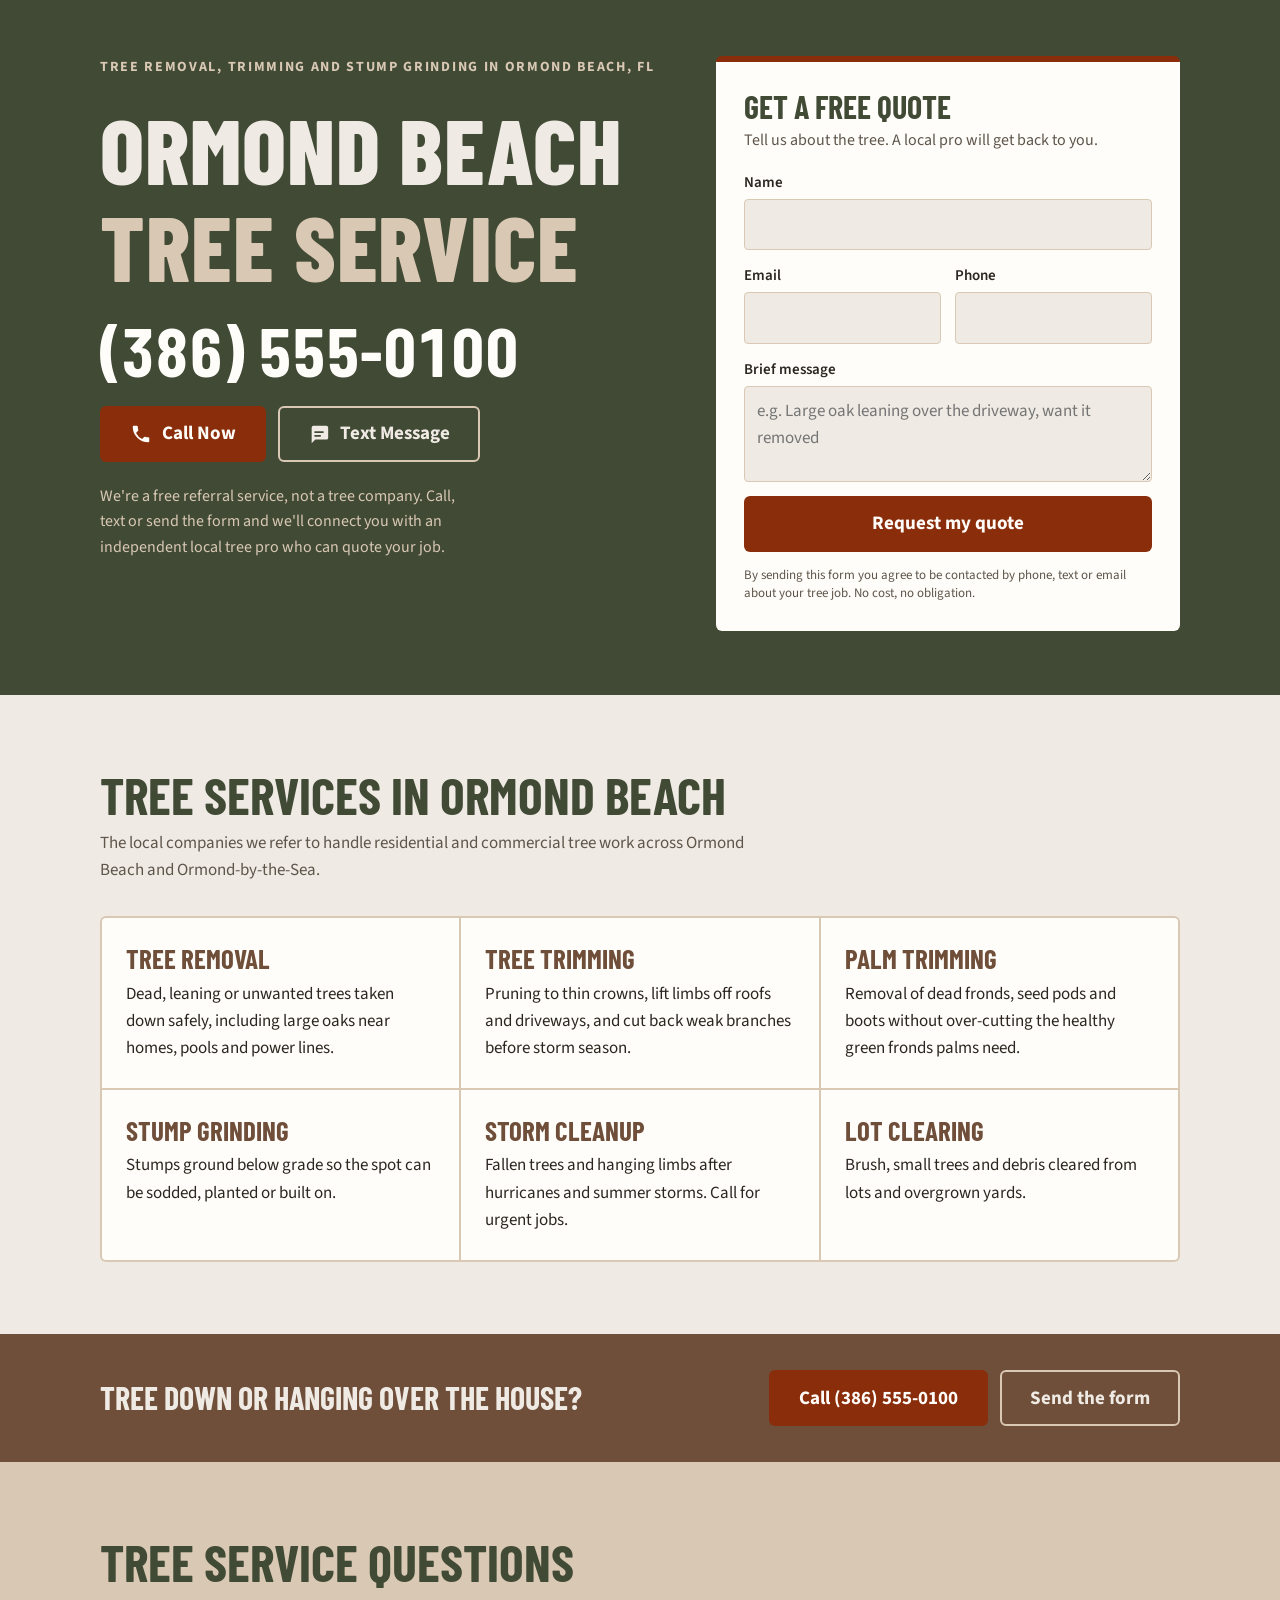
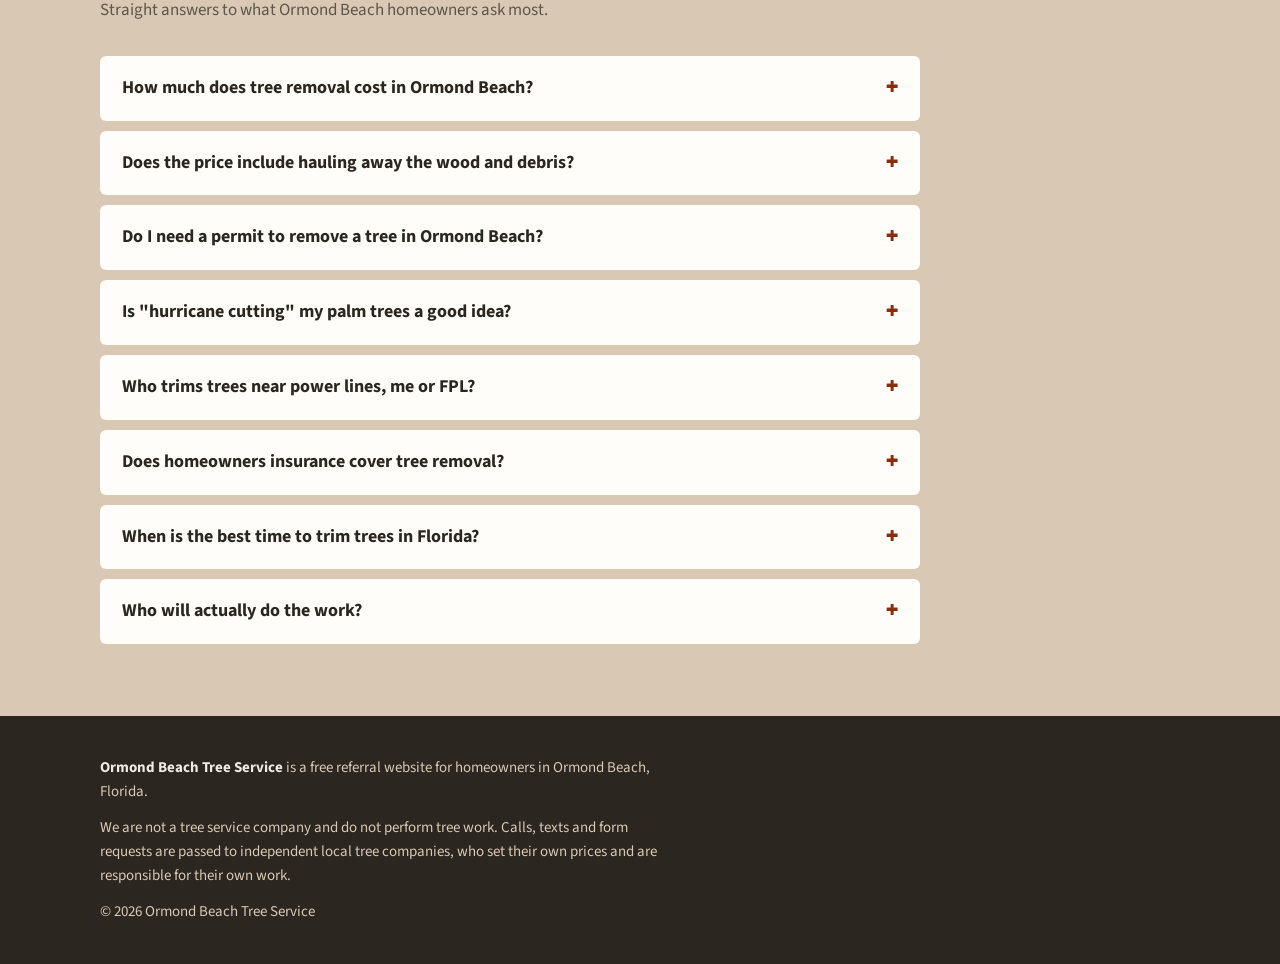
==== index.html @ 3cb2ac37 "Add first draft of Ormond Beach Tree Service homepage Co-Authored-By: Claude Opus 5.5 (1M context) <" ====
<!doctype html>
<html lang="en">
<head>
<meta charset="utf-8">
<meta name="viewport" content="width=device-width, initial-scale=1, viewport-fit=cover">
<title>Ormond Beach Tree Service</title>
<meta name="description" content="Get connected with an independent local tree company in Ormond Beach, FL for tree removal, trimming, palm trimming, stump grinding and storm cleanup. Free referral service.">
<link rel="canonical" href="https://ormondbeachtreeservice.com/">
<link rel="preconnect" href="https://fonts.googleapis.com">
<link rel="preconnect" href="https://fonts.gstatic.com" crossorigin>
<link rel="stylesheet" href="https://fonts.googleapis.com/css2?family=Barlow+Condensed:wght@600;700;800&family=Source+Sans+3:wght@400;600;700&display=swap">
<script type="application/ld+json">
{
  "@context": "https://schema.org",
  "@type": "Service",
  "name": "Ormond Beach Tree Service referrals",
  "serviceType": "Tree service referral",
  "description": "Free referral service that connects Ormond Beach homeowners with independent local tree companies.",
  "areaServed": { "@type": "City", "name": "Ormond Beach", "containedInPlace": { "@type": "State", "name": "Florida" } },
  "provider": { "@type": "Organization", "name": "Ormond Beach Tree Service", "url": "https://ormondbeachtreeservice.com/" }
}
</script>
<style>
/* Layout: one strong hero (name, number, CTAs beside the quote form), then services grid, FAQ list, plain disclosure footer. */
:root {
  --cream: #efebe4;
  --tan: #d9c8b4;
  --camel: #b0866a;
  --bark: #6f4e3a;
  --moss: #5f6b4e;
  --moss-deep: #414a35;
  --rust: #8a2d0b;
  --rust-hover: #a3380f;
  --ink: #2b2620;
  --muted: #5e554b;
  --white: #fffdf9;
  --display: "Barlow Condensed", "Arial Narrow", "Roboto Condensed", sans-serif;
  --body: "Source Sans 3", "Segoe UI", Roboto, Helvetica, Arial, sans-serif;
  --radius: 6px;
  color-scheme: light;
}
* { box-sizing: border-box; }
html { scroll-behavior: smooth; }
@media (prefers-reduced-motion: reduce) { html { scroll-behavior: auto; } }
body { margin: 0; background: var(--cream); color: var(--ink); font: 17px/1.6 var(--body); }
h1, h2, h3 { font-family: var(--display); line-height: 1.05; text-wrap: balance; margin: 0; }
a { color: var(--rust); }
a:focus-visible, button:focus-visible, input:focus-visible, textarea:focus-visible, summary:focus-visible { outline: 3px solid var(--camel); outline-offset: 2px; }
.wrap { max-width: 1120px; margin: 0 auto; padding-inline: 20px; }

/* Hero */
.hero { background: var(--moss-deep); color: var(--cream); padding-block: 56px 64px; }
.hero-grid { display: grid; grid-template-columns: 1.1fr 0.9fr; gap: 48px; align-items: start; }
.hero-copy { min-width: 0; display: flex; flex-direction: column; gap: 22px; }
.eyebrow { font-size: 14px; font-weight: 700; letter-spacing: 0.12em; text-transform: uppercase; color: var(--tan); }
.hero h1 { font-size: clamp(48px, 8vw, 92px); font-weight: 800; text-transform: uppercase; letter-spacing: 0.01em; }
.hero h1 span { display: block; color: var(--tan); }
.phone { font-family: var(--display); font-weight: 700; font-size: clamp(40px, 6.5vw, 68px); color: var(--white); text-decoration: none; line-height: 1; font-variant-numeric: tabular-nums; }
.phone:hover { color: var(--tan); }
.ctas { display: flex; flex-wrap: wrap; gap: 12px; }
.btn { display: inline-flex; align-items: center; justify-content: center; gap: 10px; min-height: 56px; padding: 0 28px; border-radius: var(--radius); font: 700 19px/1 var(--body); text-decoration: none; border: 2px solid transparent; cursor: pointer; white-space: nowrap; }
.btn svg { width: 22px; height: 22px; flex: none; }
.btn-rust { background: var(--rust); color: var(--white); }
.btn-rust:hover { background: var(--rust-hover); }
.btn-outline { background: transparent; color: var(--cream); border-color: var(--tan); }
.btn-outline:hover { background: rgba(217, 200, 180, 0.12); }
.hero-note { font-size: 16px; color: var(--tan); max-width: 46ch; margin: 0; }

/* Form */
.quote { background: var(--white); color: var(--ink); border-radius: var(--radius); padding: 28px; border-top: 6px solid var(--rust); min-width: 0; }
.quote h2 { font-size: 32px; text-transform: uppercase; color: var(--moss-deep); }
.quote p.sub { margin: 4px 0 18px; color: var(--muted); font-size: 16px; }
.quote form { display: grid; gap: 14px; }
.field { display: grid; gap: 4px; }
.field label { font-weight: 600; font-size: 15px; }
.field input, .field textarea { width: 100%; font: inherit; color: var(--ink); background: var(--cream); border: 1px solid var(--tan); border-radius: 4px; padding: 11px 12px; }
.field textarea { min-height: 96px; resize: vertical; }
.row2 { display: grid; grid-template-columns: 1fr 1fr; gap: 14px; }
.quote .btn { width: 100%; }
.consent { font-size: 13px; color: var(--muted); line-height: 1.45; margin: 0; }
.form-msg { font-weight: 600; color: var(--moss-deep); margin: 0; }

/* Sections */
section.block { padding-block: 72px; }
.section-head { display: grid; gap: 8px; margin-bottom: 32px; max-width: 680px; }
.section-head h2 { font-size: clamp(36px, 5vw, 52px); text-transform: uppercase; color: var(--moss-deep); }
.section-head p { margin: 0; color: var(--muted); }

.services { background: var(--cream); }
.svc-grid { display: grid; grid-template-columns: repeat(3, 1fr); gap: 2px; background: var(--tan); border: 2px solid var(--tan); border-radius: var(--radius); overflow: hidden; }
.svc { background: var(--white); padding: 26px 24px; display: grid; gap: 8px; align-content: start; min-width: 0; }
.svc h3 { font-size: 27px; color: var(--bark); text-transform: uppercase; }
.svc p { margin: 0; color: var(--ink); }

.mid-cta { background: var(--bark); color: var(--cream); padding-block: 36px; }
.mid-cta .wrap { display: flex; flex-wrap: wrap; align-items: center; justify-content: space-between; gap: 18px; }
.mid-cta p { margin: 0; font-family: var(--display); font-size: 32px; font-weight: 700; text-transform: uppercase; line-height: 1.1; }

.faq { background: var(--tan); }
.faq-list { display: grid; gap: 10px; max-width: 820px; }
.faq details { background: var(--white); border-radius: var(--radius); padding: 0 22px; }
.faq summary { cursor: pointer; list-style: none; padding: 18px 0; font-weight: 700; font-size: 18px; display: flex; justify-content: space-between; gap: 16px; }
.faq summary::-webkit-details-marker { display: none; }
.faq summary::after { content: "+"; font-family: var(--display); font-size: 28px; line-height: 0.8; color: var(--rust); flex: none; }
.faq details[open] summary::after { content: "\2013"; }
.faq details p { margin: 0 0 18px; max-width: 68ch; }

footer { background: var(--ink); color: var(--tan); padding-block: 40px; font-size: 15px; }
footer .wrap { display: grid; gap: 12px; }
footer strong { color: var(--cream); }
footer a { color: var(--cream); }
footer p { margin: 0; max-width: 80ch; }

/* Sticky mobile call bar */
.callbar { display: none; }

@media (max-width: 900px) {
  .hero-grid { grid-template-columns: 1fr; gap: 36px; }
  .svc-grid { grid-template-columns: 1fr 1fr; }
}
@media (max-width: 600px) {
  body { font-size: 16px; }
  .hero { padding-block: 36px 44px; }
  .ctas .btn { flex: 1 1 140px; padding: 0 16px; }
  .row2, .svc-grid { grid-template-columns: 1fr; }
  .quote { padding: 22px 18px; }
  section.block { padding-block: 52px; }
  .callbar { display: grid; grid-template-columns: 1fr 1fr; gap: 8px; position: fixed; left: 0; right: 0; bottom: 0; padding: 8px 12px calc(8px + env(safe-area-inset-bottom, 0px)); background: var(--moss-deep); z-index: 10; }
  .callbar .btn { min-height: 48px; font-size: 17px; }
  footer { padding-bottom: 96px; }
}
</style>
</head>
<body>

<!-- PHONE PLACEHOLDER: replace (386) 555-0100 / +13865550100 everywhere once the CallScaler number exists. -->
<header class="hero">
  <div class="wrap hero-grid">
    <div class="hero-copy">
      <div class="eyebrow">Tree removal, trimming and stump grinding in Ormond Beach, FL</div>
      <h1>Ormond Beach <span>Tree Service</span></h1>
      <a class="phone" href="tel:+13865550100">(386) 555-0100</a>
      <div class="ctas">
        <a class="btn btn-rust" href="tel:+13865550100">
          <svg viewBox="0 0 24 24" fill="currentColor" aria-hidden="true"><path d="M6.6 10.8a15.1 15.1 0 0 0 6.6 6.6l2.2-2.2a1 1 0 0 1 1-.25 11.4 11.4 0 0 0 3.6.57 1 1 0 0 1 1 1V20a1 1 0 0 1-1 1A17 17 0 0 1 3 4a1 1 0 0 1 1-1h3.5a1 1 0 0 1 1 1c0 1.25.2 2.45.57 3.57a1 1 0 0 1-.25 1z"/></svg>
          Call Now
        </a>
        <a class="btn btn-outline" href="sms:+13865550100">
          <svg viewBox="0 0 24 24" fill="currentColor" aria-hidden="true"><path d="M4 3h16a2 2 0 0 1 2 2v11a2 2 0 0 1-2 2H8l-4 4V5a2 2 0 0 1 2-2zm3 6v2h10V9zm0 4v2h7v-2z"/></svg>
          Text Message
        </a>
      </div>
      <p class="hero-note">We're a free referral service, not a tree company. Call, text or send the form and we'll connect you with an independent local tree pro who can quote your job.</p>
    </div>

    <div class="quote" id="quote">
      <h2>Get a free quote</h2>
      <p class="sub">Tell us about the tree. A local pro will get back to you.</p>
      <form id="lead-form" novalidate>
        <div class="field">
          <label for="name">Name</label>
          <input id="name" name="name" type="text" autocomplete="name" required>
        </div>
        <div class="row2">
          <div class="field">
            <label for="email">Email</label>
            <input id="email" name="email" type="email" autocomplete="email" required>
          </div>
          <div class="field">
            <label for="phone">Phone</label>
            <input id="phone" name="phone" type="tel" autocomplete="tel" required>
          </div>
        </div>
        <div class="field">
          <label for="message">Brief message</label>
          <textarea id="message" name="message" placeholder="e.g. Large oak leaning over the driveway, want it removed"></textarea>
        </div>
        <button class="btn btn-rust" type="submit">Request my quote</button>
        <p class="consent">By sending this form you agree to be contacted by phone, text or email about your tree job. No cost, no obligation.</p>
        <p class="form-msg" id="form-msg" hidden></p>
      </form>
    </div>
  </div>
</header>

<main>
  <section class="block services" id="services">
    <div class="wrap">
      <div class="section-head">
        <h2>Tree services in Ormond Beach</h2>
        <p>The local companies we refer to handle residential and commercial tree work across Ormond Beach and Ormond-by-the-Sea.</p>
      </div>
      <div class="svc-grid">
        <div class="svc"><h3>Tree removal</h3><p>Dead, leaning or unwanted trees taken down safely, including large oaks near homes, pools and power lines.</p></div>
        <div class="svc"><h3>Tree trimming</h3><p>Pruning to thin crowns, lift limbs off roofs and driveways, and cut back weak branches before storm season.</p></div>
        <div class="svc"><h3>Palm trimming</h3><p>Removal of dead fronds, seed pods and boots without over-cutting the healthy green fronds palms need.</p></div>
        <div class="svc"><h3>Stump grinding</h3><p>Stumps ground below grade so the spot can be sodded, planted or built on.</p></div>
        <div class="svc"><h3>Storm cleanup</h3><p>Fallen trees and hanging limbs after hurricanes and summer storms. Call for urgent jobs.</p></div>
        <div class="svc"><h3>Lot clearing</h3><p>Brush, small trees and debris cleared from lots and overgrown yards.</p></div>
      </div>
    </div>
  </section>

  <div class="mid-cta">
    <div class="wrap">
      <p>Tree down or hanging over the house?</p>
      <div class="ctas">
        <a class="btn btn-rust" href="tel:+13865550100">Call (386) 555-0100</a>
        <a class="btn btn-outline" href="#quote">Send the form</a>
      </div>
    </div>
  </div>

  <section class="block faq" id="faq">
    <div class="wrap">
      <div class="section-head">
        <h2>Tree service questions</h2>
        <p>Straight answers to what Ormond Beach homeowners ask most.</p>
      </div>
      <div class="faq-list">
        <details>
          <summary>How much does tree removal cost in Ormond Beach?</summary>
          <p>It depends on the tree's height and trunk width, how close it is to the house or power lines, whether a crane or bucket truck is needed, and whether you want the stump ground and the wood hauled away. Small trees can be a few hundred dollars while large oaks over a roof can run into the thousands. The fastest way to a real number is a free on-site quote.</p>
        </details>
        <details>
          <summary>Does the price include hauling away the wood and debris?</summary>
          <p>Not always. Some companies quote removal only and charge extra for hauling, log removal or stump grinding. Ask for a written quote that lists cleanup and haul-away so you can compare companies fairly.</p>
        </details>
        <details>
          <summary>Do I need a permit to remove a tree in Ormond Beach?</summary>
          <p>Ormond Beach regulates tree removal, and some trees and sizes need city approval, so check with the city before cutting. Under Florida Statute 163.045, a homeowner doesn't need a local permit to remove a tree on residential property if a certified arborist or Florida-licensed landscape architect documents in writing that it poses an unacceptable risk to people or property.</p>
        </details>
        <details>
          <summary>Is "hurricane cutting" my palm trees a good idea?</summary>
          <p>No. Stripping a palm down to a few fronds weakens it and can make it more likely to fail in a storm. Remove dead and drooping fronds and seed pods, and leave the healthy green crown in place.</p>
        </details>
        <details>
          <summary>Who trims trees near power lines, me or FPL?</summary>
          <p>Florida Power &amp; Light maintains clearance around its main distribution lines. Never trim near a line yourself. If a tree touches the line running to your house, contact FPL first. A tree company can handle the rest of the tree once the line is safe.</p>
        </details>
        <details>
          <summary>Does homeowners insurance cover tree removal?</summary>
          <p>Usually only when a tree falls on a covered structure such as your house, garage or fence, and coverage for removal is often capped. Taking down a healthy tree as a precaution is normally not covered. Check your policy and take photos before any work starts.</p>
        </details>
        <details>
          <summary>When is the best time to trim trees in Florida?</summary>
          <p>Late winter through spring is a good window for most trees, and it gets limbs off roofs before hurricane season starts in June. Dead or hazardous limbs can be removed any time of year.</p>
        </details>
        <details>
          <summary>Who will actually do the work?</summary>
          <p>An independent local tree company. This site is a referral service. We don't employ crews or do tree work ourselves. When you call, text or send the form, we pass your request to a local company that serves Ormond Beach. Always ask any company for proof of insurance before work starts.</p>
        </details>
      </div>
    </div>
  </section>
</main>

<footer>
  <div class="wrap">
    <p><strong>Ormond Beach Tree Service</strong> is a free referral website for homeowners in Ormond Beach, Florida.</p>
    <p>We are not a tree service company and do not perform tree work. Calls, texts and form requests are passed to independent local tree companies, who set their own prices and are responsible for their own work.</p>
    <p>&copy; 2026 Ormond Beach Tree Service</p>
  </div>
</footer>

<div class="callbar" aria-label="Contact">
  <a class="btn btn-rust" href="tel:+13865550100">Call Now</a>
  <a class="btn btn-outline" href="sms:+13865550100">Text</a>
</div>

<script type="application/ld+json">
{
  "@context": "https://schema.org",
  "@type": "FAQPage",
  "mainEntity": [
    {"@type":"Question","name":"How much does tree removal cost in Ormond Beach?","acceptedAnswer":{"@type":"Answer","text":"It depends on the tree's height and trunk width, how close it is to the house or power lines, whether a crane or bucket truck is needed, and whether you want the stump ground and the wood hauled away. Small trees can be a few hundred dollars while large oaks over a roof can run into the thousands."}},
    {"@type":"Question","name":"Does the price include hauling away the wood and debris?","acceptedAnswer":{"@type":"Answer","text":"Not always. Some companies quote removal only and charge extra for hauling, log removal or stump grinding. Ask for a written quote that lists cleanup and haul-away."}},
    {"@type":"Question","name":"Do I need a permit to remove a tree in Ormond Beach?","acceptedAnswer":{"@type":"Answer","text":"Ormond Beach regulates tree removal, so check with the city before cutting. Under Florida Statute 163.045, a homeowner doesn't need a local permit to remove a residential tree if a certified arborist or Florida-licensed landscape architect documents that it poses an unacceptable risk."}},
    {"@type":"Question","name":"Is hurricane cutting my palm trees a good idea?","acceptedAnswer":{"@type":"Answer","text":"No. Stripping a palm down to a few fronds weakens it. Remove dead and drooping fronds and seed pods and leave the healthy green crown."}},
    {"@type":"Question","name":"Who trims trees near power lines, me or FPL?","acceptedAnswer":{"@type":"Answer","text":"Florida Power & Light maintains clearance around its main distribution lines. Never trim near a line yourself; contact FPL first."}},
    {"@type":"Question","name":"Does homeowners insurance cover tree removal?","acceptedAnswer":{"@type":"Answer","text":"Usually only when a tree falls on a covered structure, and removal coverage is often capped. Removing a healthy tree as a precaution is normally not covered."}},
    {"@type":"Question","name":"When is the best time to trim trees in Florida?","acceptedAnswer":{"@type":"Answer","text":"Late winter through spring suits most trees and gets limbs off roofs before hurricane season starts in June. Dead or hazardous limbs can be removed any time."}},
    {"@type":"Question","name":"Who will actually do the work?","acceptedAnswer":{"@type":"Answer","text":"An independent local tree company. This site is a referral service and does not do tree work itself."}}
  ]
}
</script>
<script>
// Draft only: the form isn't connected yet. Later this will POST to a Cloudflare Pages Function that emails and stores the lead.
document.getElementById('lead-form').addEventListener('submit', function (e) {
  e.preventDefault();
  var msg = document.getElementById('form-msg');
  if (!this.checkValidity()) {
    msg.textContent = 'Please fill in your name, email and phone so a tree pro can reach you.';
  } else {
    msg.textContent = 'Draft preview: this form is not connected yet, so nothing was sent.';
  }
  msg.hidden = false;
});
</script>
</body>
</html>
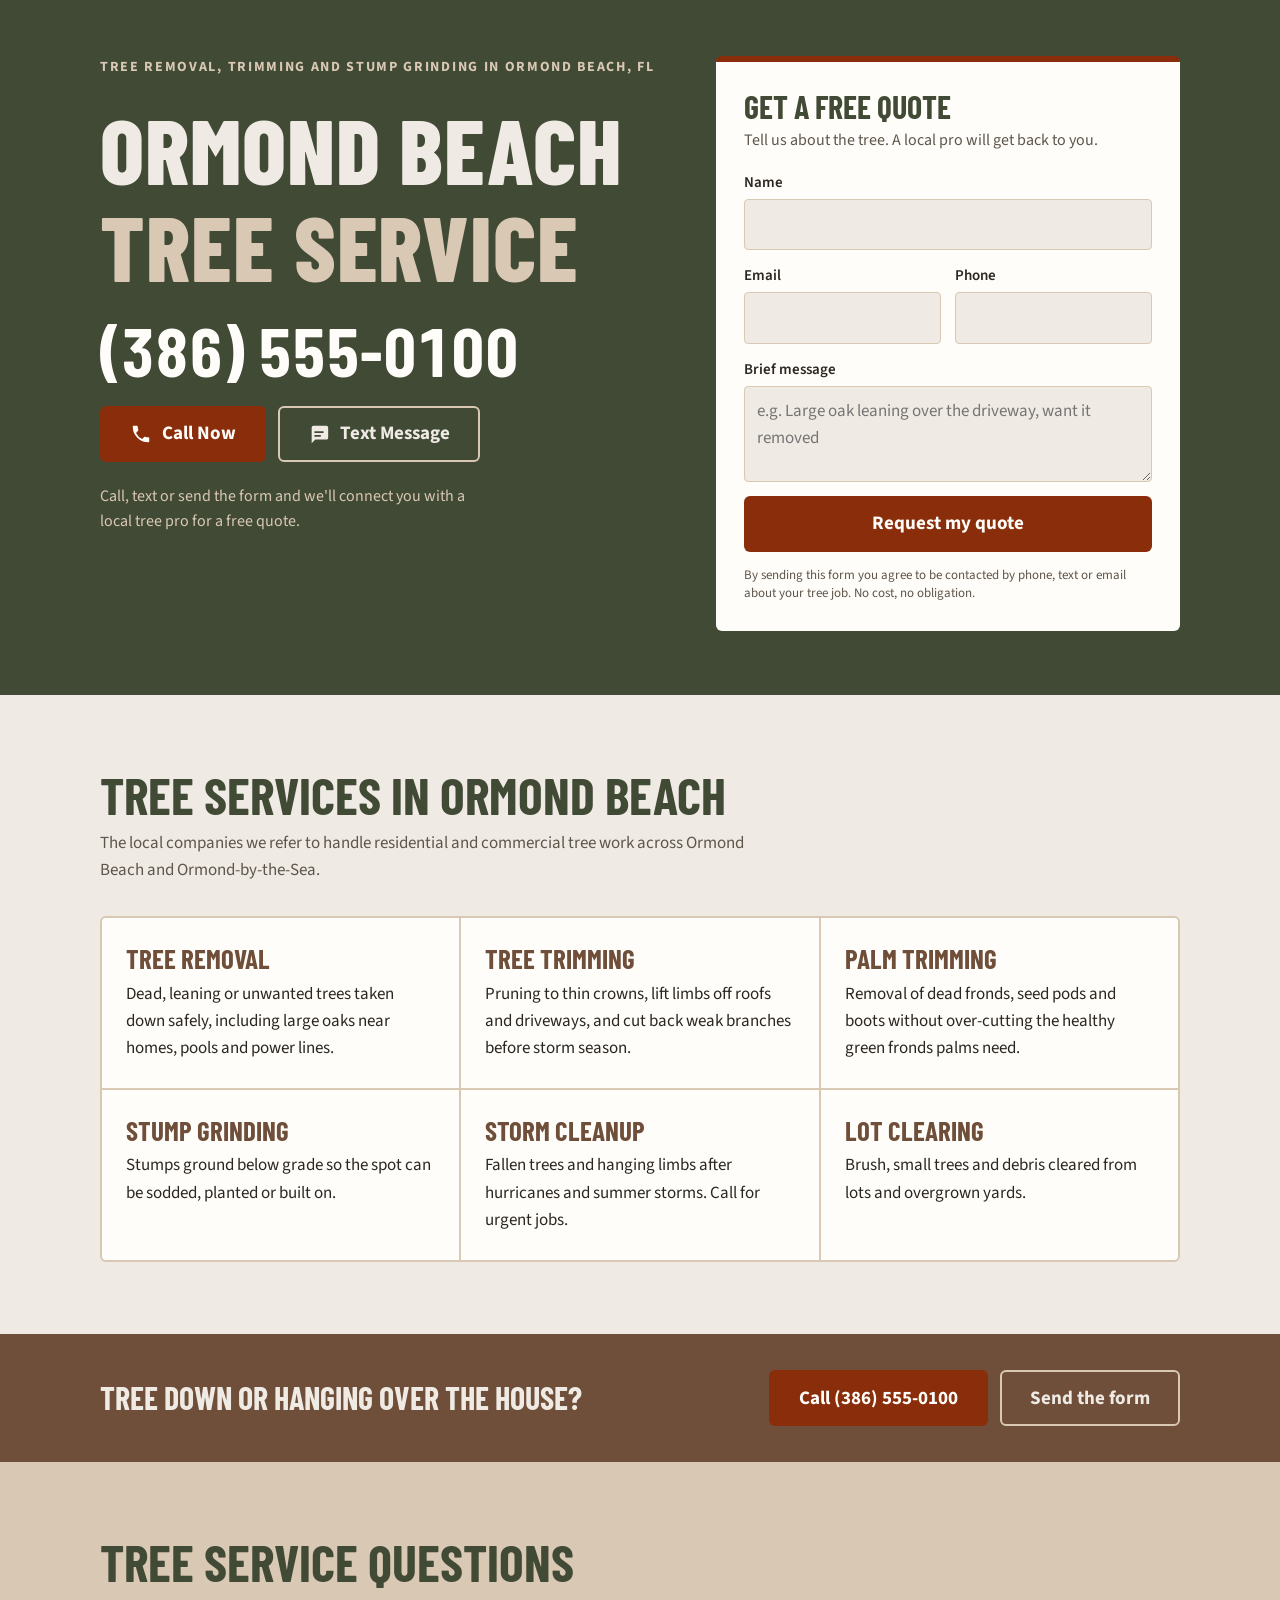
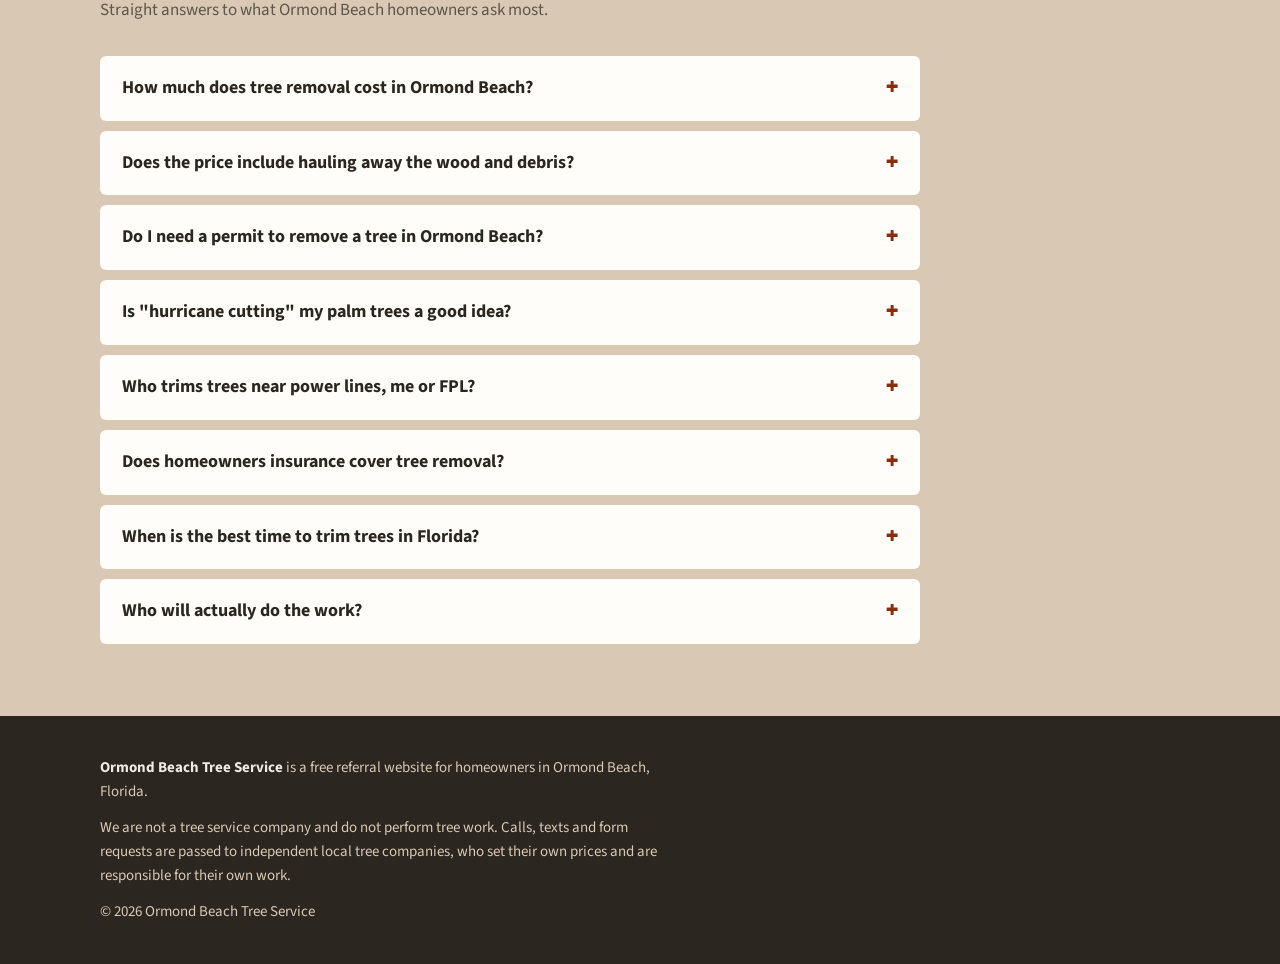
==== commit e1f6862d: "Soften hero note; keep referral disclosure in FAQ and footer Co-Authored-By: Claude Opus 5.5 (1M con" ====
--- a/index.html
+++ b/index.html
@@ -150,7 +150,7 @@
           Text Message
         </a>
       </div>
-      <p class="hero-note">We're a free referral service, not a tree company. Call, text or send the form and we'll connect you with an independent local tree pro who can quote your job.</p>
+      <p class="hero-note">Call, text or send the form and we'll connect you with a local tree pro for a free quote.</p>
     </div>
 
     <div class="quote" id="quote">
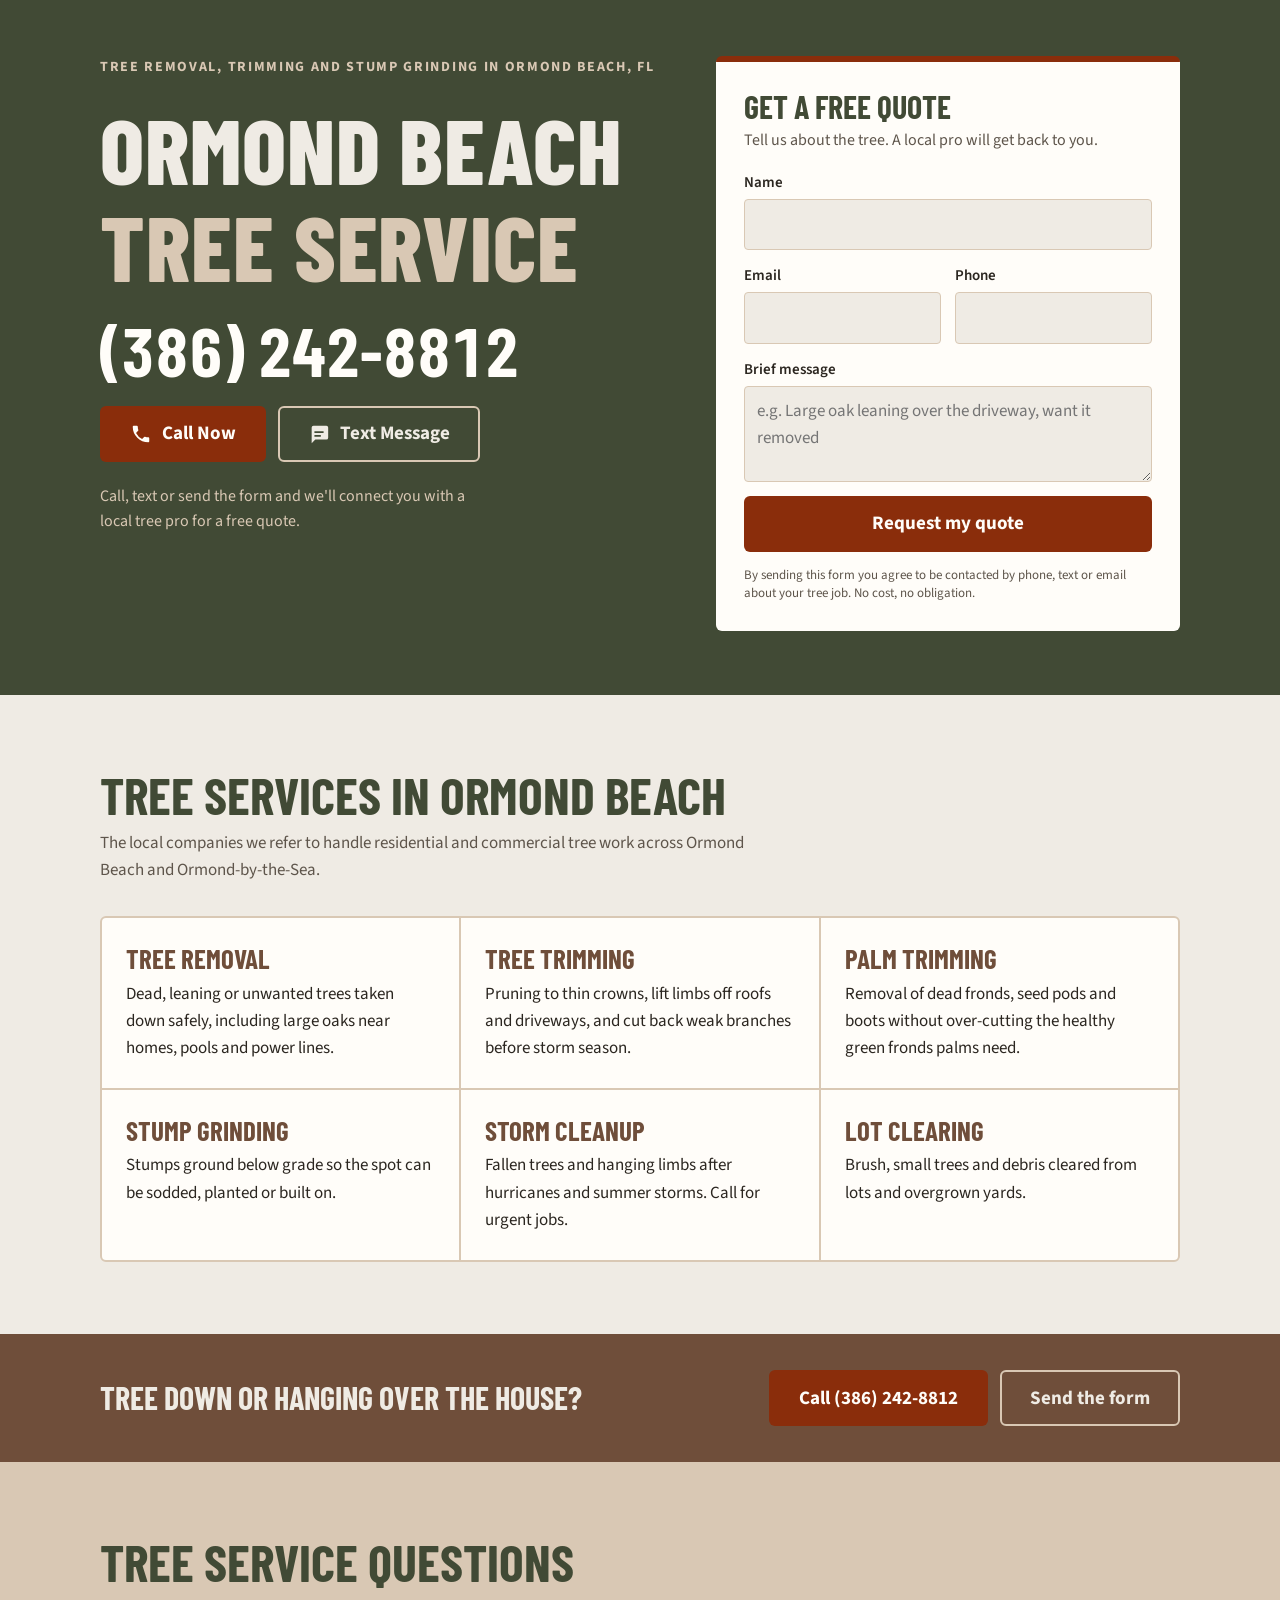
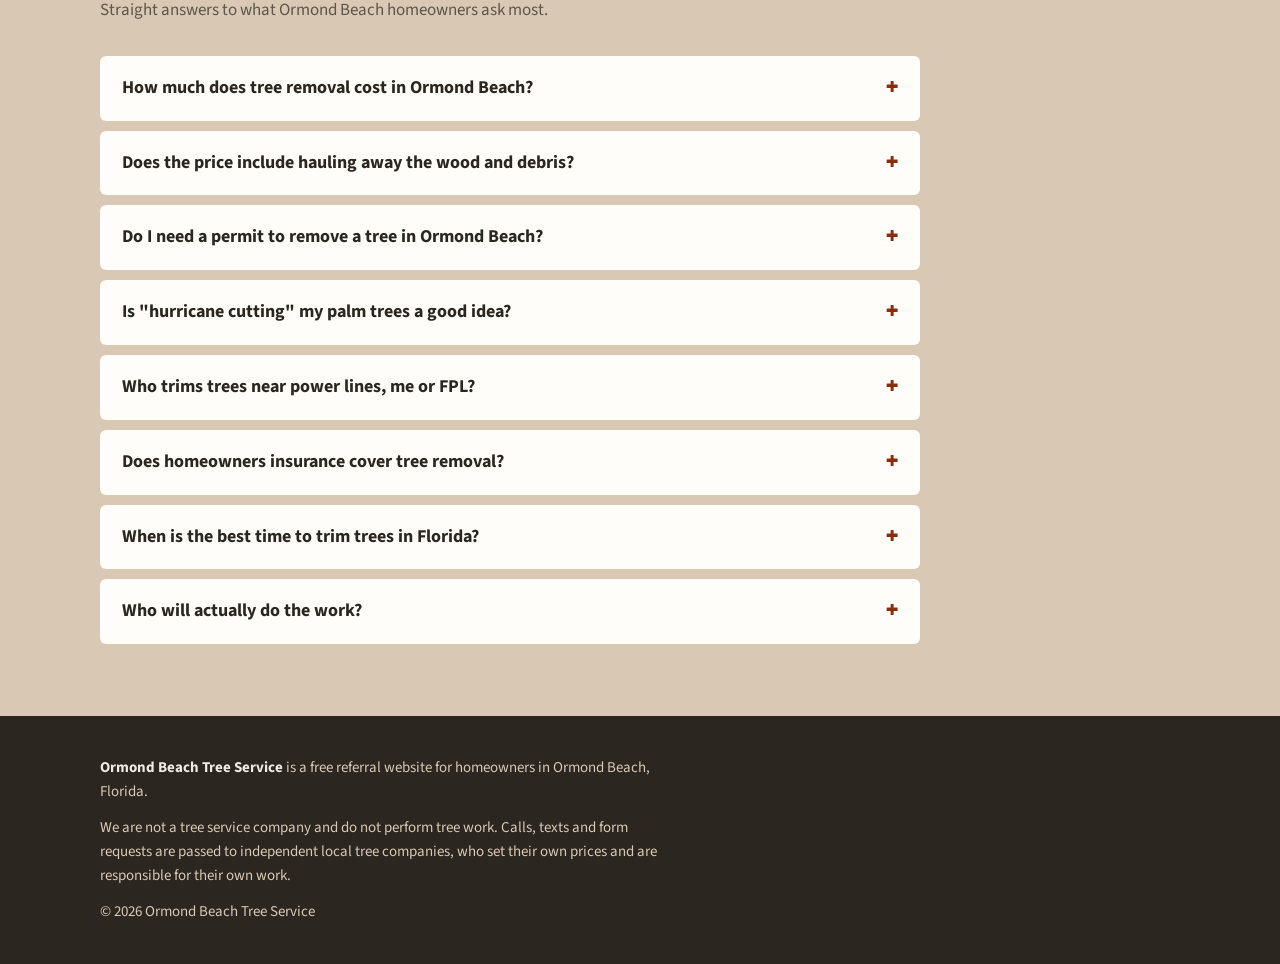
==== commit 18d43cdb: "Use real phone number (386) 242-8812 Co-Authored-By: Claude Opus 5.5 (1M context) <noreply@anthropic" ====
--- a/index.html
+++ b/index.html
@@ -133,19 +133,18 @@
 </head>
 <body>
 
-<!-- PHONE PLACEHOLDER: replace (386) 555-0100 / +13865550100 everywhere once the CallScaler number exists. -->
 <header class="hero">
   <div class="wrap hero-grid">
     <div class="hero-copy">
       <div class="eyebrow">Tree removal, trimming and stump grinding in Ormond Beach, FL</div>
       <h1>Ormond Beach <span>Tree Service</span></h1>
-      <a class="phone" href="tel:+13865550100">(386) 555-0100</a>
+      <a class="phone" href="tel:+13862428812">(386) 242-8812</a>
       <div class="ctas">
-        <a class="btn btn-rust" href="tel:+13865550100">
+        <a class="btn btn-rust" href="tel:+13862428812">
           <svg viewBox="0 0 24 24" fill="currentColor" aria-hidden="true"><path d="M6.6 10.8a15.1 15.1 0 0 0 6.6 6.6l2.2-2.2a1 1 0 0 1 1-.25 11.4 11.4 0 0 0 3.6.57 1 1 0 0 1 1 1V20a1 1 0 0 1-1 1A17 17 0 0 1 3 4a1 1 0 0 1 1-1h3.5a1 1 0 0 1 1 1c0 1.25.2 2.45.57 3.57a1 1 0 0 1-.25 1z"/></svg>
           Call Now
         </a>
-        <a class="btn btn-outline" href="sms:+13865550100">
+        <a class="btn btn-outline" href="sms:+13862428812">
           <svg viewBox="0 0 24 24" fill="currentColor" aria-hidden="true"><path d="M4 3h16a2 2 0 0 1 2 2v11a2 2 0 0 1-2 2H8l-4 4V5a2 2 0 0 1 2-2zm3 6v2h10V9zm0 4v2h7v-2z"/></svg>
           Text Message
         </a>
@@ -205,7 +204,7 @@
     <div class="wrap">
       <p>Tree down or hanging over the house?</p>
       <div class="ctas">
-        <a class="btn btn-rust" href="tel:+13865550100">Call (386) 555-0100</a>
+        <a class="btn btn-rust" href="tel:+13862428812">Call (386) 242-8812</a>
         <a class="btn btn-outline" href="#quote">Send the form</a>
       </div>
     </div>
@@ -264,8 +263,8 @@
 </footer>
 
 <div class="callbar" aria-label="Contact">
-  <a class="btn btn-rust" href="tel:+13865550100">Call Now</a>
-  <a class="btn btn-outline" href="sms:+13865550100">Text</a>
+  <a class="btn btn-rust" href="tel:+13862428812">Call Now</a>
+  <a class="btn btn-outline" href="sms:+13862428812">Text</a>
 </div>
 
 <script type="application/ld+json">
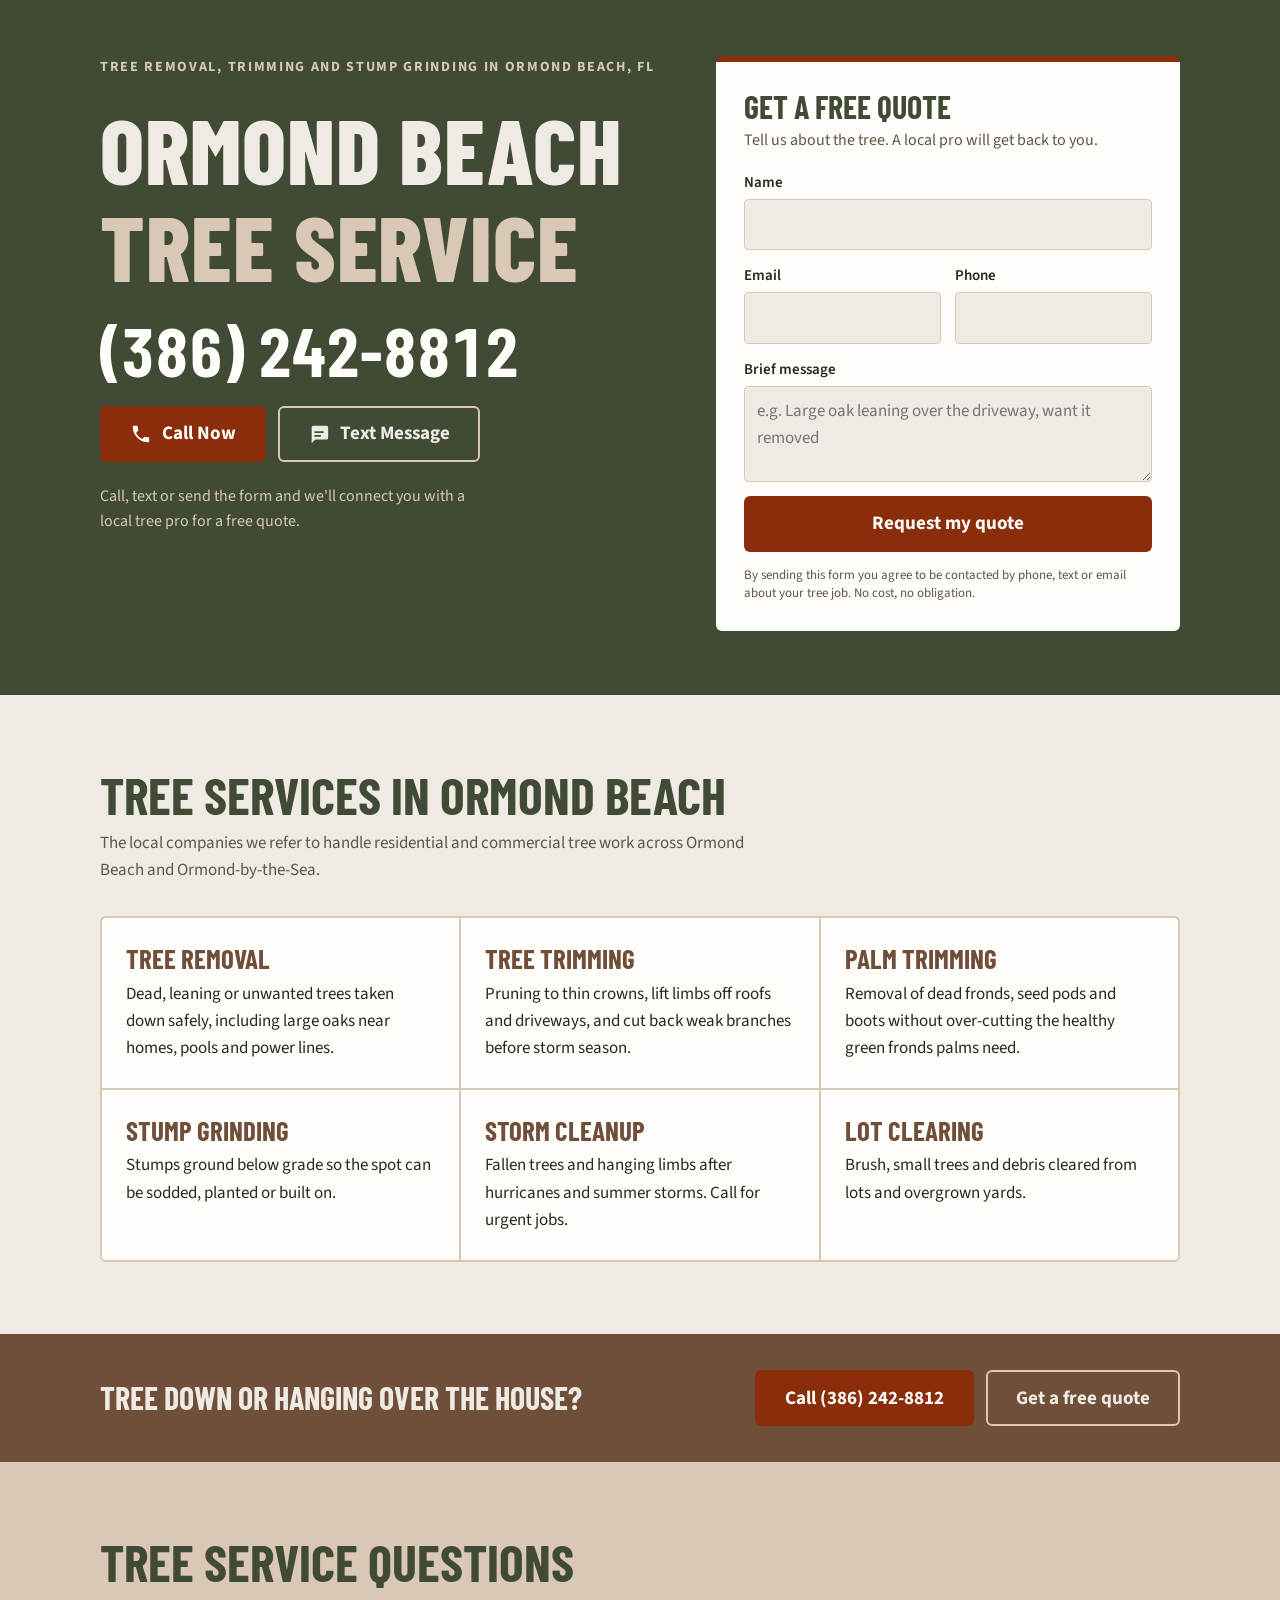
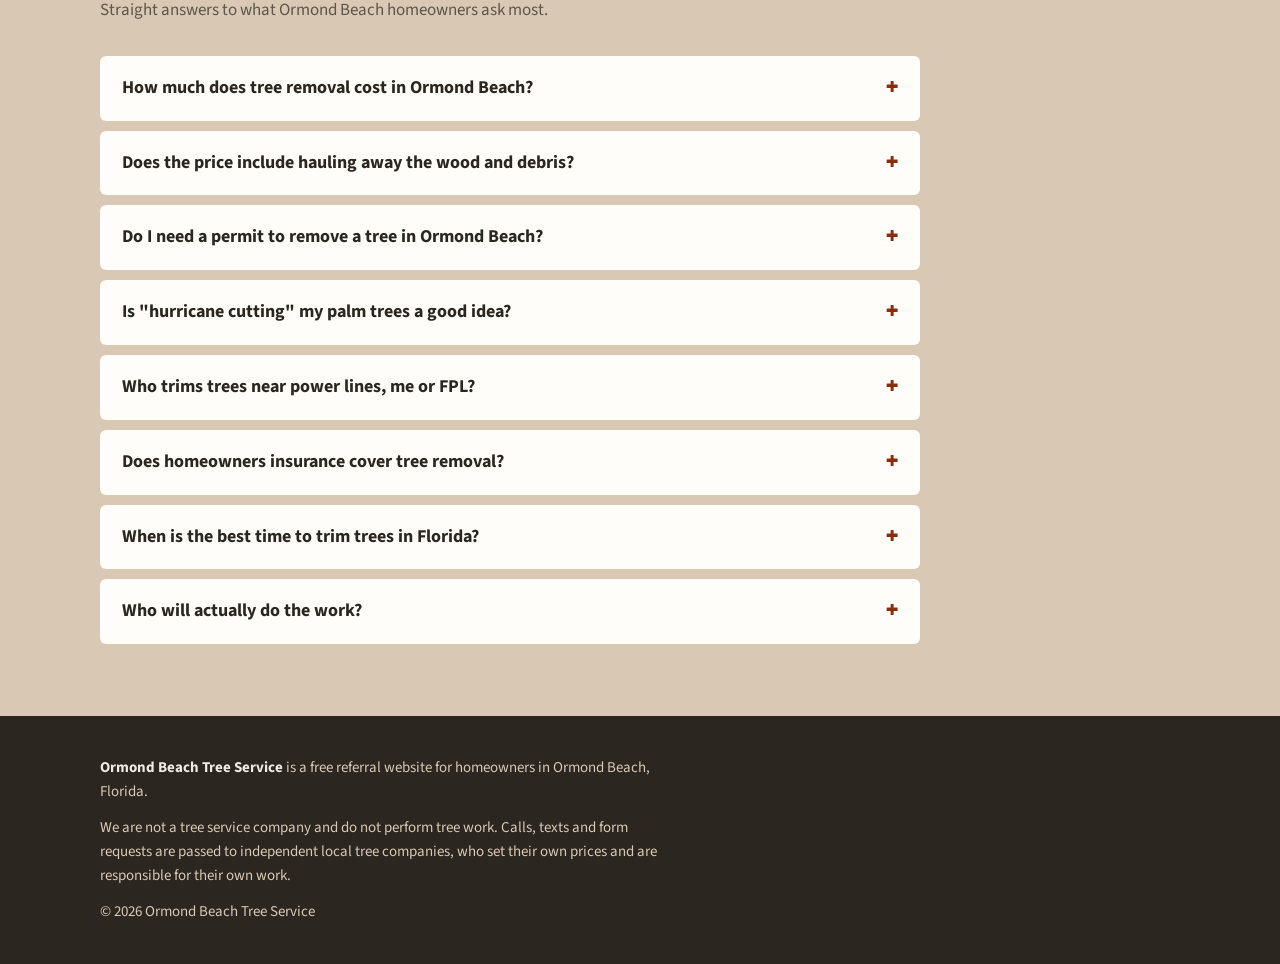
==== commit 4823c667: "Rename mid-page button to Get a free quote Co-Authored-By: Claude Opus 5.5 (1M context) <noreply@ant" ====
--- a/index.html
+++ b/index.html
@@ -205,7 +205,7 @@
       <p>Tree down or hanging over the house?</p>
       <div class="ctas">
         <a class="btn btn-rust" href="tel:+13862428812">Call (386) 242-8812</a>
-        <a class="btn btn-outline" href="#quote">Send the form</a>
+        <a class="btn btn-outline" href="#quote">Get a free quote</a>
       </div>
     </div>
   </div>
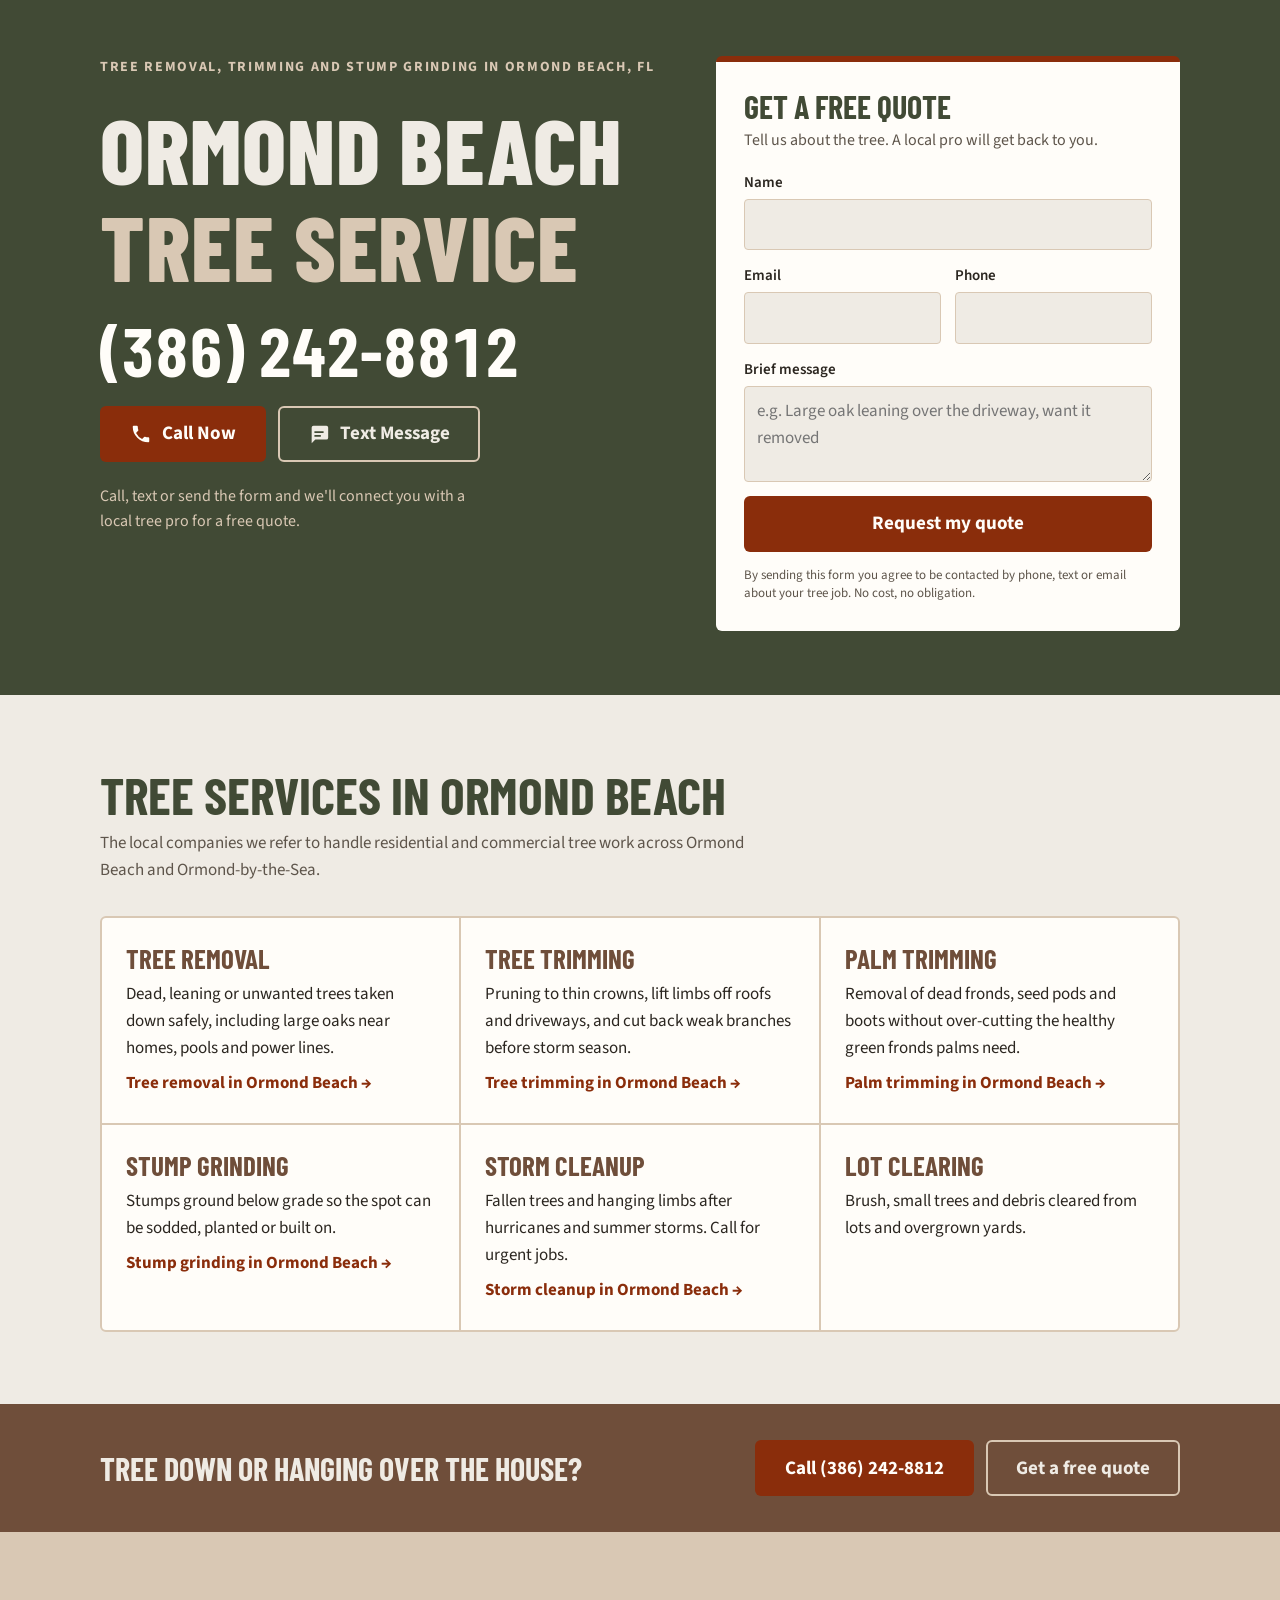
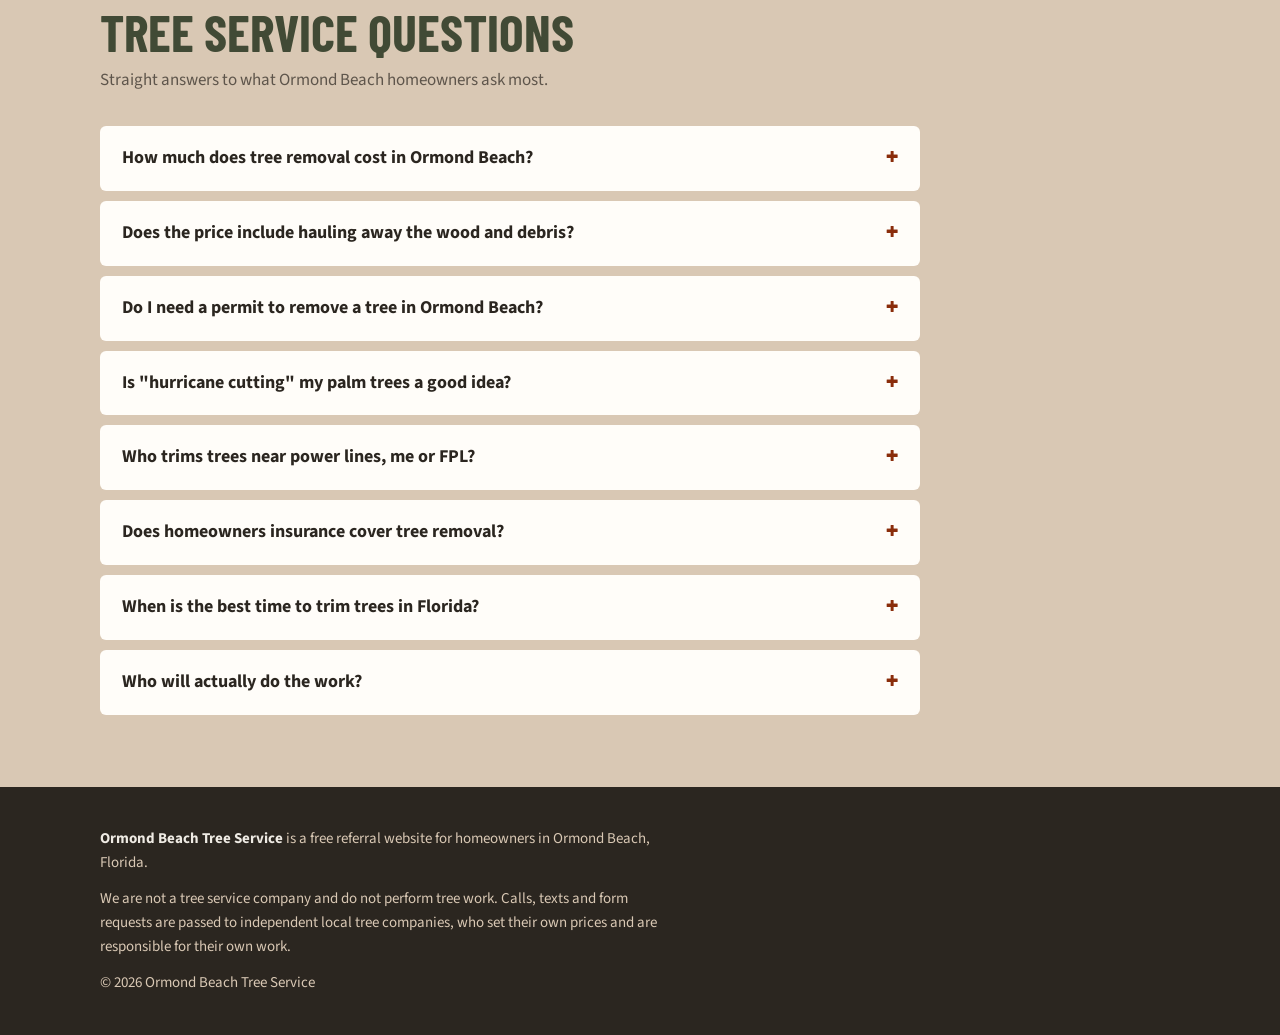
==== commit e72a1102: "Add service pages for removal, trimming, palms, stumps and storm cleanup Each page targets '<service" ====
--- a/index.html
+++ b/index.html
@@ -20,116 +20,7 @@
   "provider": { "@type": "Organization", "name": "Ormond Beach Tree Service", "url": "https://ormondbeachtreeservice.com/" }
 }
 </script>
-<style>
-/* Layout: one strong hero (name, number, CTAs beside the quote form), then services grid, FAQ list, plain disclosure footer. */
-:root {
-  --cream: #efebe4;
-  --tan: #d9c8b4;
-  --camel: #b0866a;
-  --bark: #6f4e3a;
-  --moss: #5f6b4e;
-  --moss-deep: #414a35;
-  --rust: #8a2d0b;
-  --rust-hover: #a3380f;
-  --ink: #2b2620;
-  --muted: #5e554b;
-  --white: #fffdf9;
-  --display: "Barlow Condensed", "Arial Narrow", "Roboto Condensed", sans-serif;
-  --body: "Source Sans 3", "Segoe UI", Roboto, Helvetica, Arial, sans-serif;
-  --radius: 6px;
-  color-scheme: light;
-}
-* { box-sizing: border-box; }
-html { scroll-behavior: smooth; }
-@media (prefers-reduced-motion: reduce) { html { scroll-behavior: auto; } }
-body { margin: 0; background: var(--cream); color: var(--ink); font: 17px/1.6 var(--body); }
-h1, h2, h3 { font-family: var(--display); line-height: 1.05; text-wrap: balance; margin: 0; }
-a { color: var(--rust); }
-a:focus-visible, button:focus-visible, input:focus-visible, textarea:focus-visible, summary:focus-visible { outline: 3px solid var(--camel); outline-offset: 2px; }
-.wrap { max-width: 1120px; margin: 0 auto; padding-inline: 20px; }
-
-/* Hero */
-.hero { background: var(--moss-deep); color: var(--cream); padding-block: 56px 64px; }
-.hero-grid { display: grid; grid-template-columns: 1.1fr 0.9fr; gap: 48px; align-items: start; }
-.hero-copy { min-width: 0; display: flex; flex-direction: column; gap: 22px; }
-.eyebrow { font-size: 14px; font-weight: 700; letter-spacing: 0.12em; text-transform: uppercase; color: var(--tan); }
-.hero h1 { font-size: clamp(48px, 8vw, 92px); font-weight: 800; text-transform: uppercase; letter-spacing: 0.01em; }
-.hero h1 span { display: block; color: var(--tan); }
-.phone { font-family: var(--display); font-weight: 700; font-size: clamp(40px, 6.5vw, 68px); color: var(--white); text-decoration: none; line-height: 1; font-variant-numeric: tabular-nums; }
-.phone:hover { color: var(--tan); }
-.ctas { display: flex; flex-wrap: wrap; gap: 12px; }
-.btn { display: inline-flex; align-items: center; justify-content: center; gap: 10px; min-height: 56px; padding: 0 28px; border-radius: var(--radius); font: 700 19px/1 var(--body); text-decoration: none; border: 2px solid transparent; cursor: pointer; white-space: nowrap; }
-.btn svg { width: 22px; height: 22px; flex: none; }
-.btn-rust { background: var(--rust); color: var(--white); }
-.btn-rust:hover { background: var(--rust-hover); }
-.btn-outline { background: transparent; color: var(--cream); border-color: var(--tan); }
-.btn-outline:hover { background: rgba(217, 200, 180, 0.12); }
-.hero-note { font-size: 16px; color: var(--tan); max-width: 46ch; margin: 0; }
-
-/* Form */
-.quote { background: var(--white); color: var(--ink); border-radius: var(--radius); padding: 28px; border-top: 6px solid var(--rust); min-width: 0; }
-.quote h2 { font-size: 32px; text-transform: uppercase; color: var(--moss-deep); }
-.quote p.sub { margin: 4px 0 18px; color: var(--muted); font-size: 16px; }
-.quote form { display: grid; gap: 14px; }
-.field { display: grid; gap: 4px; }
-.field label { font-weight: 600; font-size: 15px; }
-.field input, .field textarea { width: 100%; font: inherit; color: var(--ink); background: var(--cream); border: 1px solid var(--tan); border-radius: 4px; padding: 11px 12px; }
-.field textarea { min-height: 96px; resize: vertical; }
-.row2 { display: grid; grid-template-columns: 1fr 1fr; gap: 14px; }
-.quote .btn { width: 100%; }
-.consent { font-size: 13px; color: var(--muted); line-height: 1.45; margin: 0; }
-.form-msg { font-weight: 600; color: var(--moss-deep); margin: 0; }
-
-/* Sections */
-section.block { padding-block: 72px; }
-.section-head { display: grid; gap: 8px; margin-bottom: 32px; max-width: 680px; }
-.section-head h2 { font-size: clamp(36px, 5vw, 52px); text-transform: uppercase; color: var(--moss-deep); }
-.section-head p { margin: 0; color: var(--muted); }
-
-.services { background: var(--cream); }
-.svc-grid { display: grid; grid-template-columns: repeat(3, 1fr); gap: 2px; background: var(--tan); border: 2px solid var(--tan); border-radius: var(--radius); overflow: hidden; }
-.svc { background: var(--white); padding: 26px 24px; display: grid; gap: 8px; align-content: start; min-width: 0; }
-.svc h3 { font-size: 27px; color: var(--bark); text-transform: uppercase; }
-.svc p { margin: 0; color: var(--ink); }
-
-.mid-cta { background: var(--bark); color: var(--cream); padding-block: 36px; }
-.mid-cta .wrap { display: flex; flex-wrap: wrap; align-items: center; justify-content: space-between; gap: 18px; }
-.mid-cta p { margin: 0; font-family: var(--display); font-size: 32px; font-weight: 700; text-transform: uppercase; line-height: 1.1; }
-
-.faq { background: var(--tan); }
-.faq-list { display: grid; gap: 10px; max-width: 820px; }
-.faq details { background: var(--white); border-radius: var(--radius); padding: 0 22px; }
-.faq summary { cursor: pointer; list-style: none; padding: 18px 0; font-weight: 700; font-size: 18px; display: flex; justify-content: space-between; gap: 16px; }
-.faq summary::-webkit-details-marker { display: none; }
-.faq summary::after { content: "+"; font-family: var(--display); font-size: 28px; line-height: 0.8; color: var(--rust); flex: none; }
-.faq details[open] summary::after { content: "\2013"; }
-.faq details p { margin: 0 0 18px; max-width: 68ch; }
-
-footer { background: var(--ink); color: var(--tan); padding-block: 40px; font-size: 15px; }
-footer .wrap { display: grid; gap: 12px; }
-footer strong { color: var(--cream); }
-footer a { color: var(--cream); }
-footer p { margin: 0; max-width: 80ch; }
-
-/* Sticky mobile call bar */
-.callbar { display: none; }
-
-@media (max-width: 900px) {
-  .hero-grid { grid-template-columns: 1fr; gap: 36px; }
-  .svc-grid { grid-template-columns: 1fr 1fr; }
-}
-@media (max-width: 600px) {
-  body { font-size: 16px; }
-  .hero { padding-block: 36px 44px; }
-  .ctas .btn { flex: 1 1 140px; padding: 0 16px; }
-  .row2, .svc-grid { grid-template-columns: 1fr; }
-  .quote { padding: 22px 18px; }
-  section.block { padding-block: 52px; }
-  .callbar { display: grid; grid-template-columns: 1fr 1fr; gap: 8px; position: fixed; left: 0; right: 0; bottom: 0; padding: 8px 12px calc(8px + env(safe-area-inset-bottom, 0px)); background: var(--moss-deep); z-index: 10; }
-  .callbar .btn { min-height: 48px; font-size: 17px; }
-  footer { padding-bottom: 96px; }
-}
-</style>
+<link rel="stylesheet" href="/site.css">
 </head>
 <body>
 
@@ -155,7 +46,8 @@
     <div class="quote" id="quote">
       <h2>Get a free quote</h2>
       <p class="sub">Tell us about the tree. A local pro will get back to you.</p>
-      <form id="lead-form" novalidate>
+      <form id="lead-form" action="/api/lead" method="post" novalidate>
+        <div class="hp" aria-hidden="true"><label for="company">Company</label><input id="company" name="company" type="text" tabindex="-1" autocomplete="off"></div>
         <div class="field">
           <label for="name">Name</label>
           <input id="name" name="name" type="text" autocomplete="name" required>
@@ -190,11 +82,11 @@
         <p>The local companies we refer to handle residential and commercial tree work across Ormond Beach and Ormond-by-the-Sea.</p>
       </div>
       <div class="svc-grid">
-        <div class="svc"><h3>Tree removal</h3><p>Dead, leaning or unwanted trees taken down safely, including large oaks near homes, pools and power lines.</p></div>
-        <div class="svc"><h3>Tree trimming</h3><p>Pruning to thin crowns, lift limbs off roofs and driveways, and cut back weak branches before storm season.</p></div>
-        <div class="svc"><h3>Palm trimming</h3><p>Removal of dead fronds, seed pods and boots without over-cutting the healthy green fronds palms need.</p></div>
-        <div class="svc"><h3>Stump grinding</h3><p>Stumps ground below grade so the spot can be sodded, planted or built on.</p></div>
-        <div class="svc"><h3>Storm cleanup</h3><p>Fallen trees and hanging limbs after hurricanes and summer storms. Call for urgent jobs.</p></div>
+        <div class="svc"><a href="/tree-removal/"><h3>Tree removal</h3><p>Dead, leaning or unwanted trees taken down safely, including large oaks near homes, pools and power lines.</p><p class="more">Tree removal in Ormond Beach &rarr;</p></a></div>
+        <div class="svc"><a href="/tree-trimming/"><h3>Tree trimming</h3><p>Pruning to thin crowns, lift limbs off roofs and driveways, and cut back weak branches before storm season.</p><p class="more">Tree trimming in Ormond Beach &rarr;</p></a></div>
+        <div class="svc"><a href="/palm-trimming/"><h3>Palm trimming</h3><p>Removal of dead fronds, seed pods and boots without over-cutting the healthy green fronds palms need.</p><p class="more">Palm trimming in Ormond Beach &rarr;</p></a></div>
+        <div class="svc"><a href="/stump-grinding/"><h3>Stump grinding</h3><p>Stumps ground below grade so the spot can be sodded, planted or built on.</p><p class="more">Stump grinding in Ormond Beach &rarr;</p></a></div>
+        <div class="svc"><a href="/storm-cleanup/"><h3>Storm cleanup</h3><p>Fallen trees and hanging limbs after hurricanes and summer storms. Call for urgent jobs.</p><p class="more">Storm cleanup in Ormond Beach &rarr;</p></a></div>
         <div class="svc"><h3>Lot clearing</h3><p>Brush, small trees and debris cleared from lots and overgrown yards.</p></div>
       </div>
     </div>
@@ -283,18 +175,6 @@
   ]
 }
 </script>
-<script>
-// Draft only: the form isn't connected yet. Later this will POST to a Cloudflare Pages Function that emails and stores the lead.
-document.getElementById('lead-form').addEventListener('submit', function (e) {
-  e.preventDefault();
-  var msg = document.getElementById('form-msg');
-  if (!this.checkValidity()) {
-    msg.textContent = 'Please fill in your name, email and phone so a tree pro can reach you.';
-  } else {
-    msg.textContent = 'Draft preview: this form is not connected yet, so nothing was sent.';
-  }
-  msg.hidden = false;
-});
-</script>
+<script src="/form.js" defer></script>
 </body>
 </html>
--- a/site.css
+++ b/site.css
@@ -0,0 +1,141 @@
+/* Layout: one strong hero (name, number, CTAs beside the quote form), then services grid, FAQ list, plain disclosure footer. */
+:root {
+  --cream: #efebe4;
+  --tan: #d9c8b4;
+  --camel: #b0866a;
+  --bark: #6f4e3a;
+  --moss: #5f6b4e;
+  --moss-deep: #414a35;
+  --rust: #8a2d0b;
+  --rust-hover: #a3380f;
+  --ink: #2b2620;
+  --muted: #5e554b;
+  --white: #fffdf9;
+  --display: "Barlow Condensed", "Arial Narrow", "Roboto Condensed", sans-serif;
+  --body: "Source Sans 3", "Segoe UI", Roboto, Helvetica, Arial, sans-serif;
+  --radius: 6px;
+  color-scheme: light;
+}
+* { box-sizing: border-box; }
+html { scroll-behavior: smooth; }
+@media (prefers-reduced-motion: reduce) { html { scroll-behavior: auto; } }
+body { margin: 0; background: var(--cream); color: var(--ink); font: 17px/1.6 var(--body); }
+h1, h2, h3 { font-family: var(--display); line-height: 1.05; text-wrap: balance; margin: 0; }
+a { color: var(--rust); }
+a:focus-visible, button:focus-visible, input:focus-visible, textarea:focus-visible, summary:focus-visible { outline: 3px solid var(--camel); outline-offset: 2px; }
+.wrap { max-width: 1120px; margin: 0 auto; padding-inline: 20px; }
+
+/* Hero */
+.hero { background: var(--moss-deep); color: var(--cream); padding-block: 56px 64px; }
+.hero-grid { display: grid; grid-template-columns: 1.1fr 0.9fr; gap: 48px; align-items: start; }
+.hero-copy { min-width: 0; display: flex; flex-direction: column; gap: 22px; }
+.eyebrow { font-size: 14px; font-weight: 700; letter-spacing: 0.12em; text-transform: uppercase; color: var(--tan); }
+.hero h1 { font-size: clamp(48px, 8vw, 92px); font-weight: 800; text-transform: uppercase; letter-spacing: 0.01em; }
+.hero h1 span { display: block; color: var(--tan); }
+.phone { font-family: var(--display); font-weight: 700; font-size: clamp(40px, 6.5vw, 68px); color: var(--white); text-decoration: none; line-height: 1; font-variant-numeric: tabular-nums; }
+.phone:hover { color: var(--tan); }
+.ctas { display: flex; flex-wrap: wrap; gap: 12px; }
+.btn { display: inline-flex; align-items: center; justify-content: center; gap: 10px; min-height: 56px; padding: 0 28px; border-radius: var(--radius); font: 700 19px/1 var(--body); text-decoration: none; border: 2px solid transparent; cursor: pointer; white-space: nowrap; }
+.btn svg { width: 22px; height: 22px; flex: none; }
+.btn-rust { background: var(--rust); color: var(--white); }
+.btn-rust:hover { background: var(--rust-hover); }
+.btn-outline { background: transparent; color: var(--cream); border-color: var(--tan); }
+.btn-outline:hover { background: rgba(217, 200, 180, 0.12); }
+.hero-note { font-size: 16px; color: var(--tan); max-width: 46ch; margin: 0; }
+
+/* Form */
+.quote { background: var(--white); color: var(--ink); border-radius: var(--radius); padding: 28px; border-top: 6px solid var(--rust); min-width: 0; }
+.quote h2 { font-size: 32px; text-transform: uppercase; color: var(--moss-deep); }
+.quote p.sub { margin: 4px 0 18px; color: var(--muted); font-size: 16px; }
+.quote form { display: grid; gap: 14px; }
+.field { display: grid; gap: 4px; }
+.field label { font-weight: 600; font-size: 15px; }
+.field input, .field textarea { width: 100%; font: inherit; color: var(--ink); background: var(--cream); border: 1px solid var(--tan); border-radius: 4px; padding: 11px 12px; }
+.field textarea { min-height: 96px; resize: vertical; }
+.row2 { display: grid; grid-template-columns: 1fr 1fr; gap: 14px; }
+.quote .btn { width: 100%; }
+.consent { font-size: 13px; color: var(--muted); line-height: 1.45; margin: 0; }
+.hp { position: absolute; left: -9999px; width: 1px; height: 1px; overflow: hidden; }
+.form-msg { font-weight: 600; color: var(--moss-deep); margin: 0; }
+
+/* Sections */
+section.block { padding-block: 72px; }
+.section-head { display: grid; gap: 8px; margin-bottom: 32px; max-width: 680px; }
+.section-head h2 { font-size: clamp(36px, 5vw, 52px); text-transform: uppercase; color: var(--moss-deep); }
+.section-head p { margin: 0; color: var(--muted); }
+
+.services { background: var(--cream); }
+.svc-grid { display: grid; grid-template-columns: repeat(3, 1fr); gap: 2px; background: var(--tan); border: 2px solid var(--tan); border-radius: var(--radius); overflow: hidden; }
+.svc { background: var(--white); padding: 26px 24px; display: grid; gap: 8px; align-content: start; min-width: 0; }
+.svc h3 { font-size: 27px; color: var(--bark); text-transform: uppercase; }
+.svc p { margin: 0; color: var(--ink); }
+
+.mid-cta { background: var(--bark); color: var(--cream); padding-block: 36px; }
+.mid-cta .wrap { display: flex; flex-wrap: wrap; align-items: center; justify-content: space-between; gap: 18px; }
+.mid-cta p { margin: 0; font-family: var(--display); font-size: 32px; font-weight: 700; text-transform: uppercase; line-height: 1.1; }
+
+.faq { background: var(--tan); }
+.faq-list { display: grid; gap: 10px; max-width: 820px; }
+.faq details { background: var(--white); border-radius: var(--radius); padding: 0 22px; }
+.faq summary { cursor: pointer; list-style: none; padding: 18px 0; font-weight: 700; font-size: 18px; display: flex; justify-content: space-between; gap: 16px; }
+.faq summary::-webkit-details-marker { display: none; }
+.faq summary::after { content: "+"; font-family: var(--display); font-size: 28px; line-height: 0.8; color: var(--rust); flex: none; }
+.faq details[open] summary::after { content: "\2013"; }
+.faq details p { margin: 0 0 18px; max-width: 68ch; }
+
+footer { background: var(--ink); color: var(--tan); padding-block: 40px; font-size: 15px; }
+footer .wrap { display: grid; gap: 12px; }
+footer strong { color: var(--cream); }
+footer a { color: var(--cream); }
+footer p { margin: 0; max-width: 80ch; }
+
+/* Sticky mobile call bar */
+.callbar { display: none; }
+
+@media (max-width: 900px) {
+  .hero-grid { grid-template-columns: 1fr; gap: 36px; }
+  .svc-grid { grid-template-columns: 1fr 1fr; }
+}
+@media (max-width: 600px) {
+  body { font-size: 16px; }
+  .hero { padding-block: 36px 44px; }
+  .ctas .btn { flex: 1 1 140px; padding: 0 16px; }
+  .row2, .svc-grid { grid-template-columns: 1fr; }
+  .quote { padding: 22px 18px; }
+  section.block { padding-block: 52px; }
+  .callbar { display: grid; grid-template-columns: 1fr 1fr; gap: 8px; position: fixed; left: 0; right: 0; bottom: 0; padding: 8px 12px calc(8px + env(safe-area-inset-bottom, 0px)); background: var(--moss-deep); z-index: 10; }
+  .callbar .btn { min-height: 48px; font-size: 17px; }
+  footer { padding-bottom: 96px; }
+}
+
+/* Service pages: slim top bar, breadcrumb, readable article body, links to the other services. */
+.topbar { background: var(--ink); color: var(--cream); }
+.topbar .wrap { display: flex; flex-wrap: wrap; align-items: center; justify-content: space-between; gap: 8px 20px; min-height: 56px; padding-block: 8px; }
+.topbar a { color: var(--cream); text-decoration: none; }
+.topbar .brand { font-family: var(--display); font-weight: 800; font-size: 24px; text-transform: uppercase; letter-spacing: 0.02em; }
+.topbar .top-phone { font-weight: 700; font-variant-numeric: tabular-nums; }
+.topbar a:hover { color: var(--tan); }
+.crumbs { font-size: 14px; color: var(--tan); }
+.crumbs a { color: var(--tan); }
+.hero.page h1 { font-size: clamp(42px, 6.5vw, 76px); }
+.hero.page .phone { font-size: clamp(36px, 5vw, 54px); }
+.lede { font-size: 19px; margin: 0; max-width: 54ch; color: var(--cream); }
+.article { background: var(--white); }
+.prose { max-width: 760px; }
+.prose h2 { font-size: clamp(30px, 4vw, 40px); text-transform: uppercase; color: var(--moss-deep); margin: 44px 0 12px; }
+.prose h2:first-child { margin-top: 0; }
+.prose p, .prose ul { margin: 0 0 16px; }
+.prose ul { padding-left: 22px; }
+.prose li { margin-bottom: 6px; }
+.svc a { color: inherit; text-decoration: none; display: grid; gap: 8px; }
+.svc a:hover h3 { color: var(--rust); }
+.svc .more { font-weight: 700; color: var(--rust); }
+.other { background: var(--cream); }
+.other-list { display: flex; flex-wrap: wrap; gap: 10px; padding: 0; margin: 0; list-style: none; }
+.other-list a { display: inline-flex; align-items: center; min-height: 48px; padding: 0 20px; background: var(--white); border: 2px solid var(--tan); border-radius: var(--radius); font-weight: 700; text-decoration: none; color: var(--bark); }
+.other-list a:hover { border-color: var(--rust); color: var(--rust); }
+@media (max-width: 600px) {
+  .topbar .top-phone { display: none; }
+  .topbar .brand { font-size: 20px; }
+  .lede { font-size: 17px; }
+}
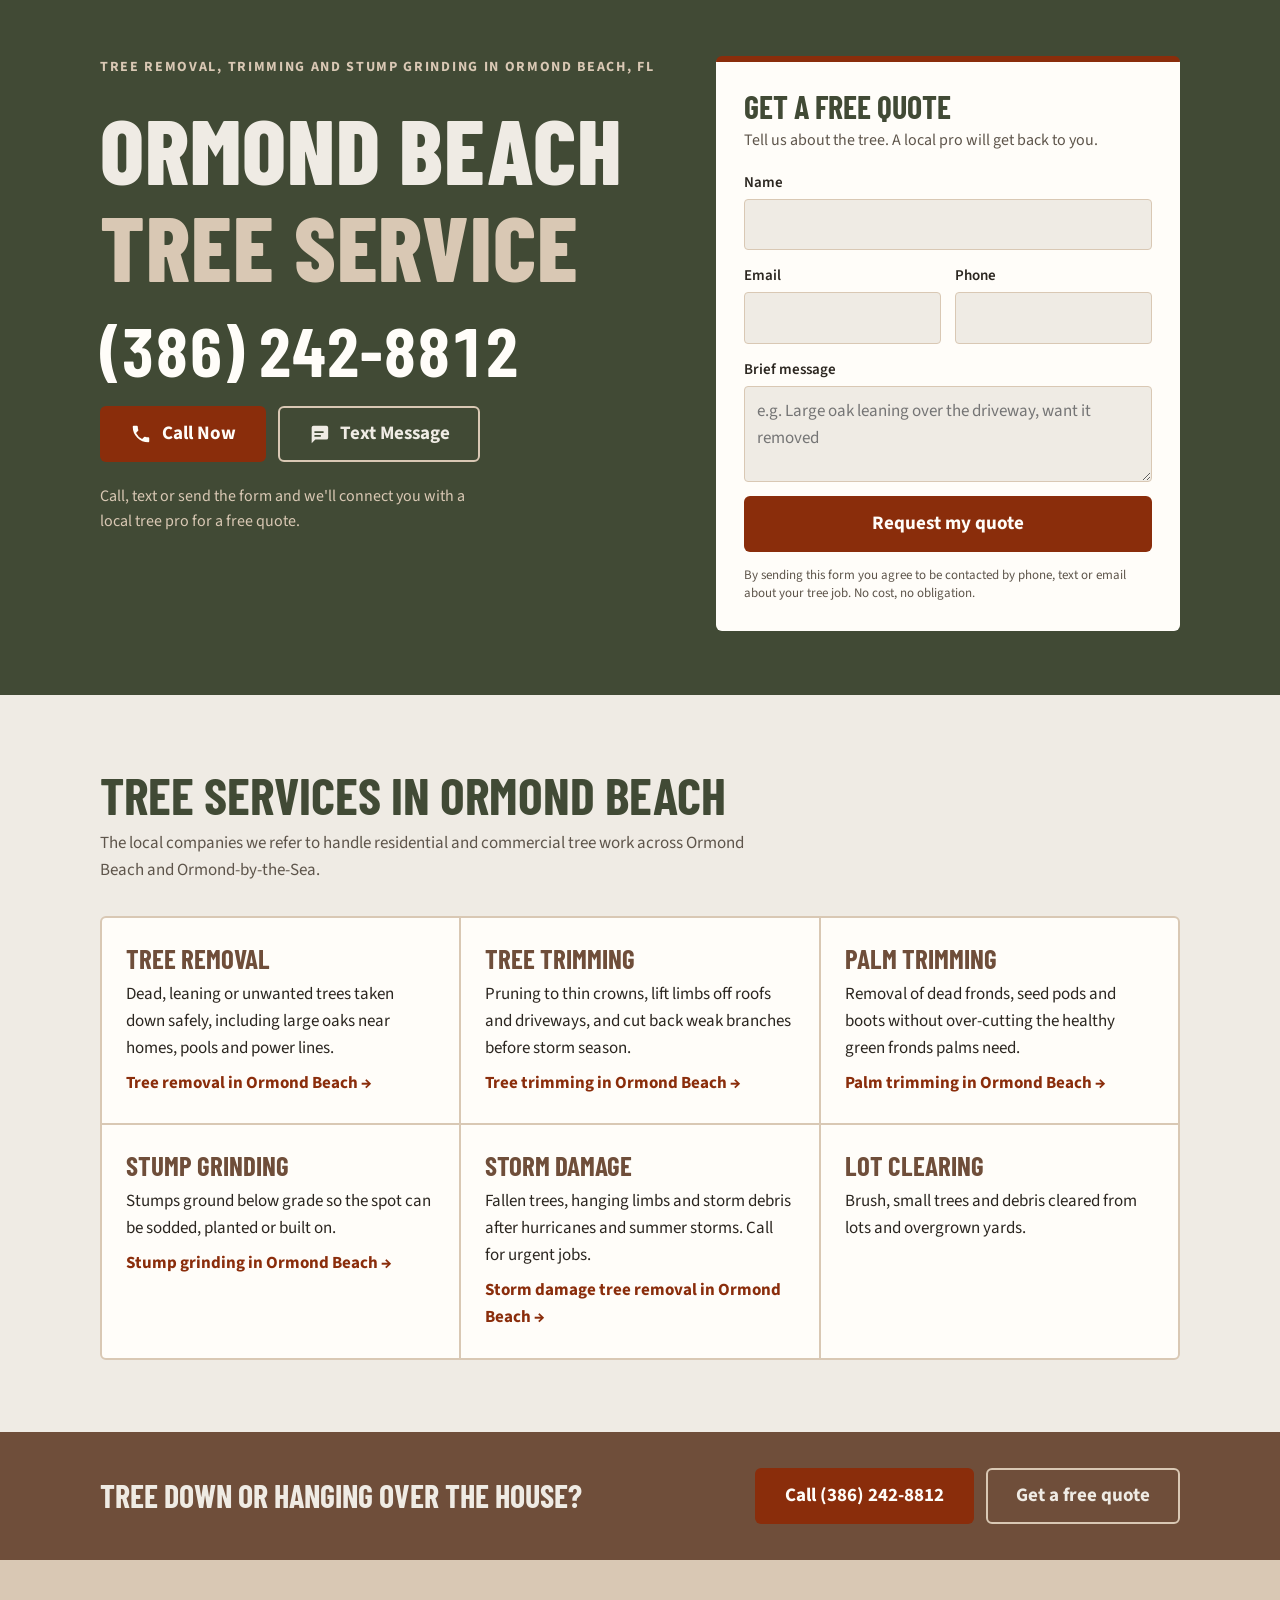
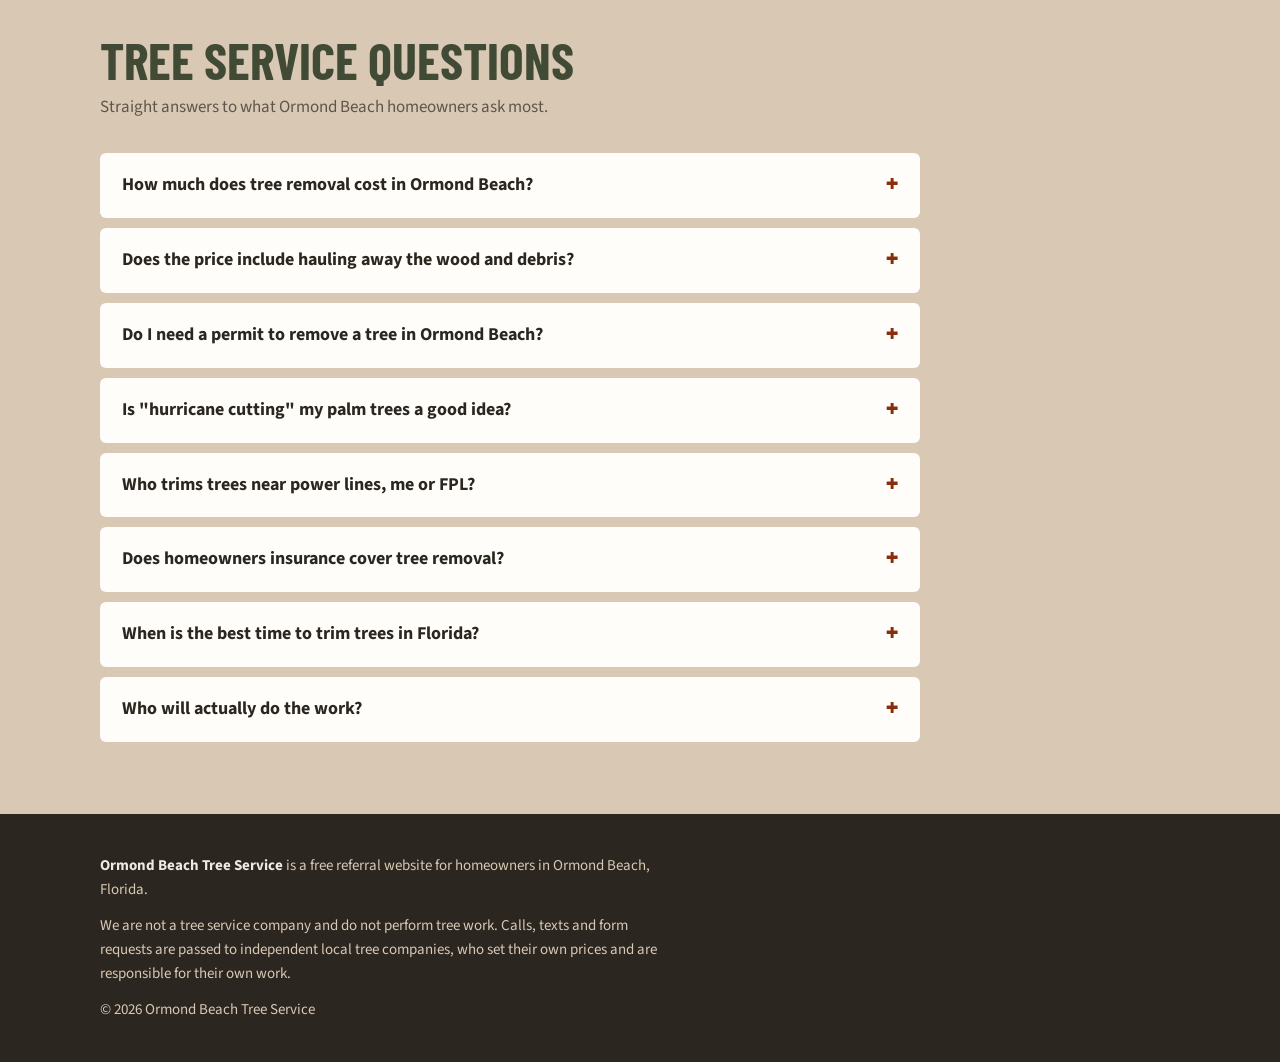
==== commit 1a9c2481: "Tune page titles and copy to first Search Console queries Aim the storm page at storm damage tree re" ====
--- a/index.html
+++ b/index.html
@@ -3,12 +3,26 @@
 <head>
 <meta charset="utf-8">
 <meta name="viewport" content="width=device-width, initial-scale=1, viewport-fit=cover">
-<title>Ormond Beach Tree Service</title>
-<meta name="description" content="Get connected with an independent local tree company in Ormond Beach, FL for tree removal, trimming, palm trimming, stump grinding and storm cleanup. Free referral service.">
+<title>Ormond Beach Tree Service | Tree Removal, Trimming &amp; Stump Grinding</title>
+<meta name="description" content="Tree service in Ormond Beach, FL. Get connected with an independent local tree company for tree removal, trimming, palm trimming, stump grinding, hanging limbs and storm damage. Free referral service.">
 <link rel="canonical" href="https://ormondbeachtreeservice.com/">
+<meta property="og:type" content="website">
+<meta property="og:site_name" content="Ormond Beach Tree Service">
+<meta property="og:title" content="Ormond Beach Tree Service | Tree Removal, Trimming &amp; Stump Grinding">
+<meta property="og:description" content="Tree service in Ormond Beach, FL. Get connected with an independent local tree company for tree removal, trimming, palm trimming, stump grinding, hanging limbs and storm damage. Free referral service.">
+<meta property="og:url" content="https://ormondbeachtreeservice.com/">
+<meta property="og:locale" content="en_US">
 <link rel="preconnect" href="https://fonts.googleapis.com">
 <link rel="preconnect" href="https://fonts.gstatic.com" crossorigin>
 <link rel="stylesheet" href="https://fonts.googleapis.com/css2?family=Barlow+Condensed:wght@600;700;800&family=Source+Sans+3:wght@400;600;700&display=swap">
+<script type="application/ld+json">
+{
+  "@context": "https://schema.org",
+  "@type": "WebSite",
+  "name": "Ormond Beach Tree Service",
+  "url": "https://ormondbeachtreeservice.com/"
+}
+</script>
 <script type="application/ld+json">
 {
   "@context": "https://schema.org",
@@ -86,7 +100,7 @@
         <div class="svc"><a href="/tree-trimming/"><h3>Tree trimming</h3><p>Pruning to thin crowns, lift limbs off roofs and driveways, and cut back weak branches before storm season.</p><p class="more">Tree trimming in Ormond Beach &rarr;</p></a></div>
         <div class="svc"><a href="/palm-trimming/"><h3>Palm trimming</h3><p>Removal of dead fronds, seed pods and boots without over-cutting the healthy green fronds palms need.</p><p class="more">Palm trimming in Ormond Beach &rarr;</p></a></div>
         <div class="svc"><a href="/stump-grinding/"><h3>Stump grinding</h3><p>Stumps ground below grade so the spot can be sodded, planted or built on.</p><p class="more">Stump grinding in Ormond Beach &rarr;</p></a></div>
-        <div class="svc"><a href="/storm-cleanup/"><h3>Storm cleanup</h3><p>Fallen trees and hanging limbs after hurricanes and summer storms. Call for urgent jobs.</p><p class="more">Storm cleanup in Ormond Beach &rarr;</p></a></div>
+        <div class="svc"><a href="/storm-cleanup/"><h3>Storm damage</h3><p>Fallen trees, hanging limbs and storm debris after hurricanes and summer storms. Call for urgent jobs.</p><p class="more">Storm damage tree removal in Ormond Beach &rarr;</p></a></div>
         <div class="svc"><h3>Lot clearing</h3><p>Brush, small trees and debris cleared from lots and overgrown yards.</p></div>
       </div>
     </div>
